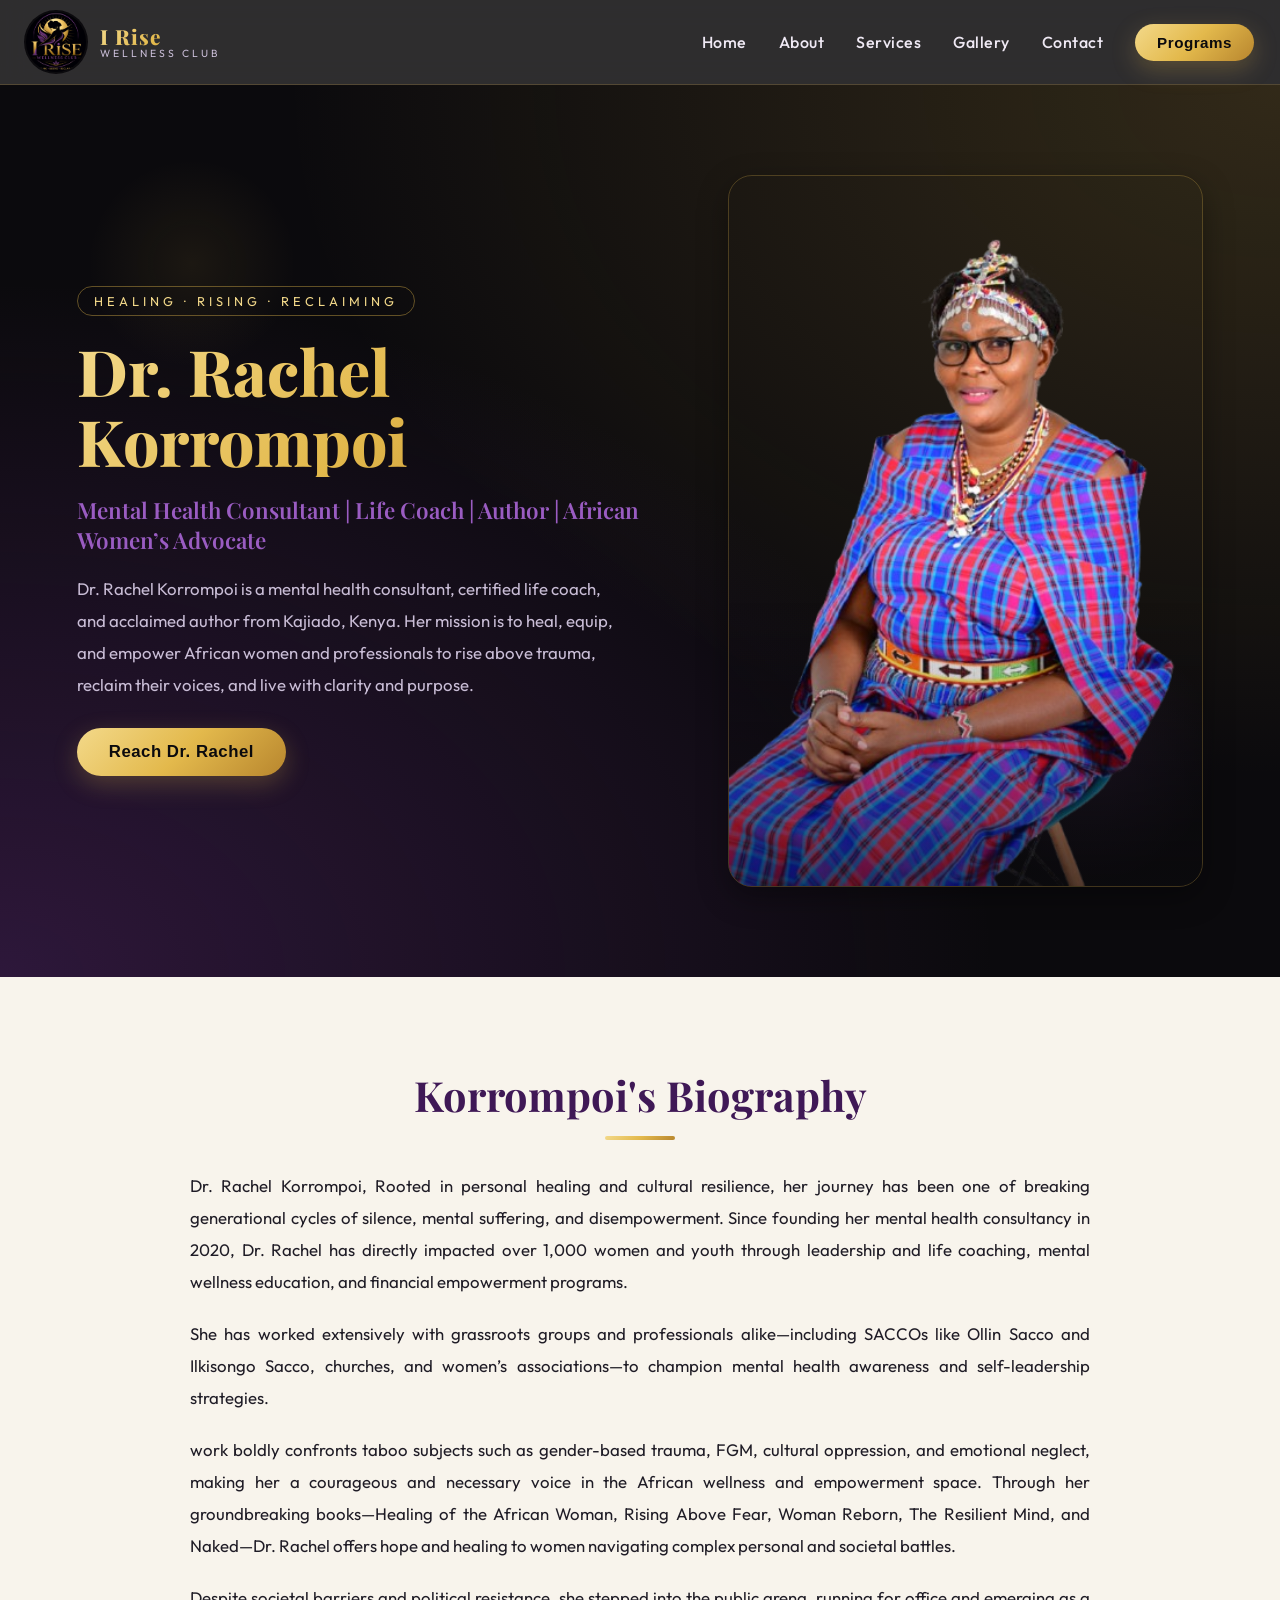
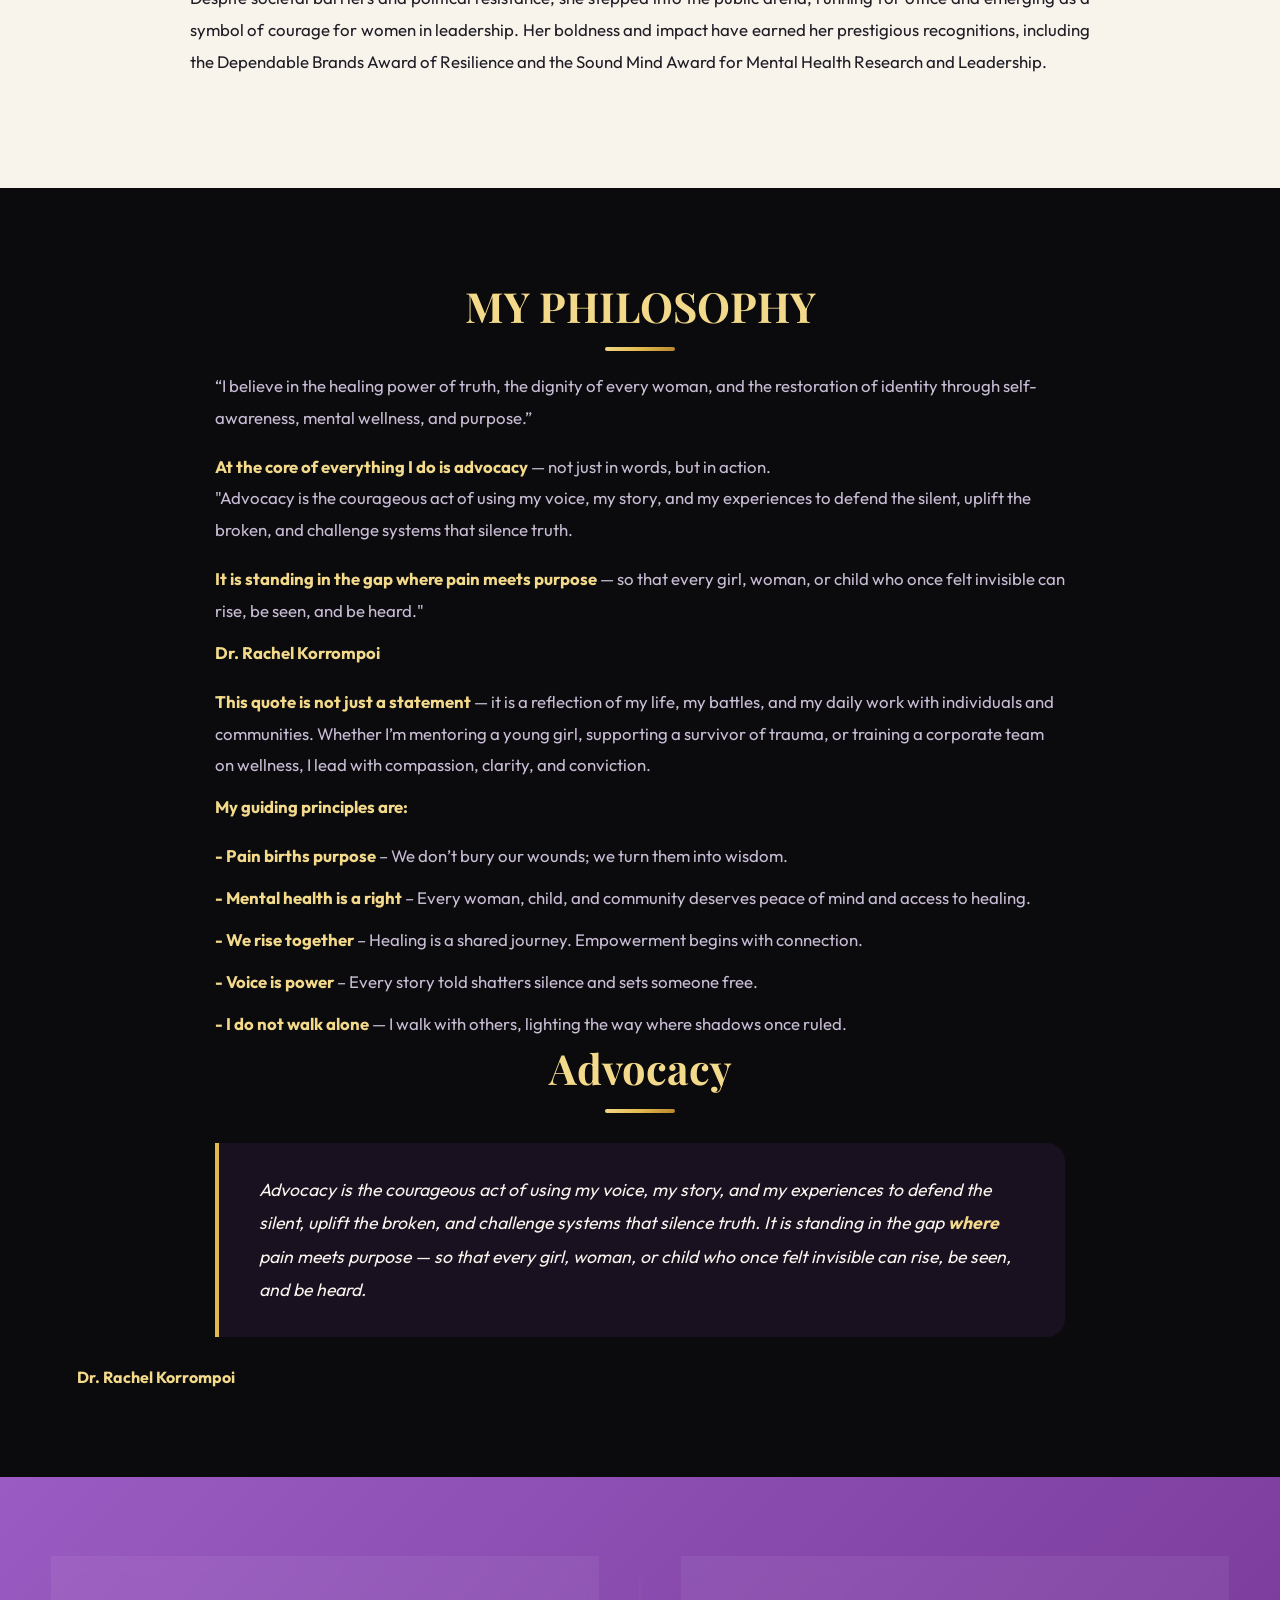
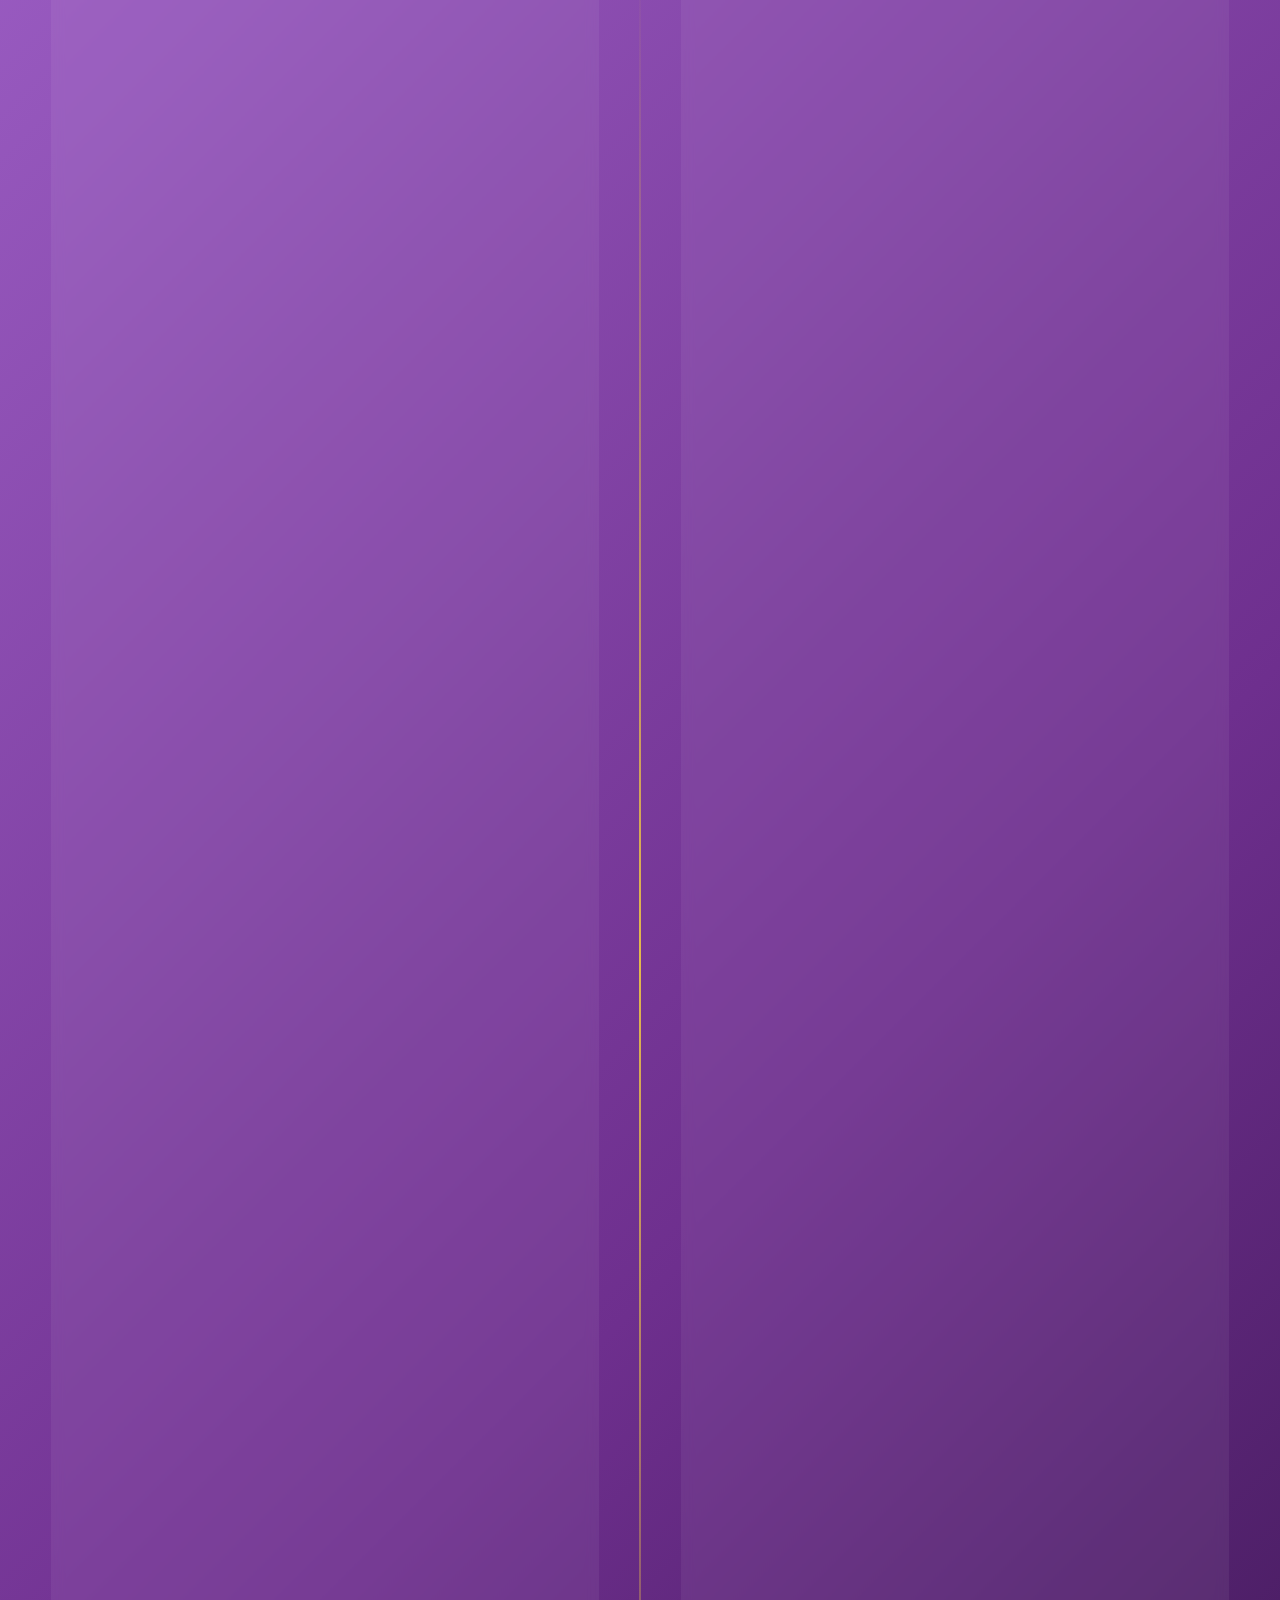
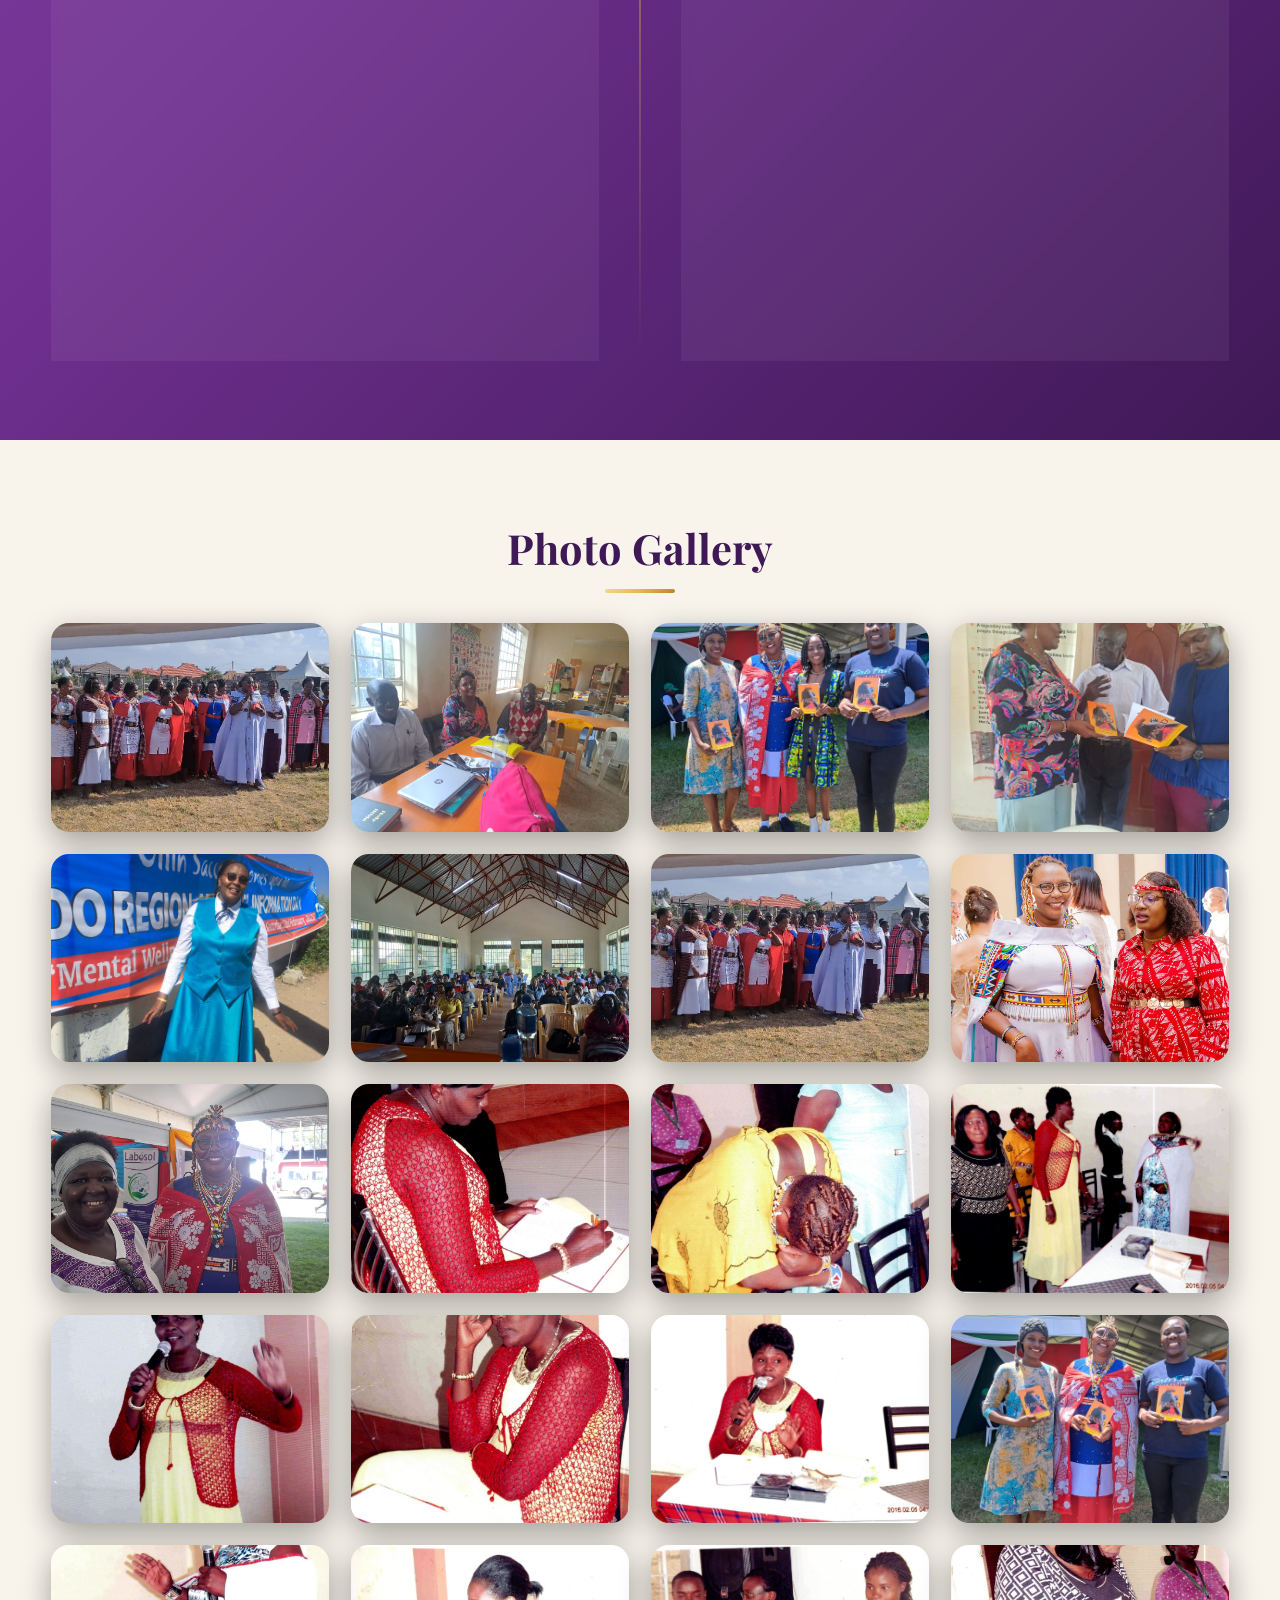
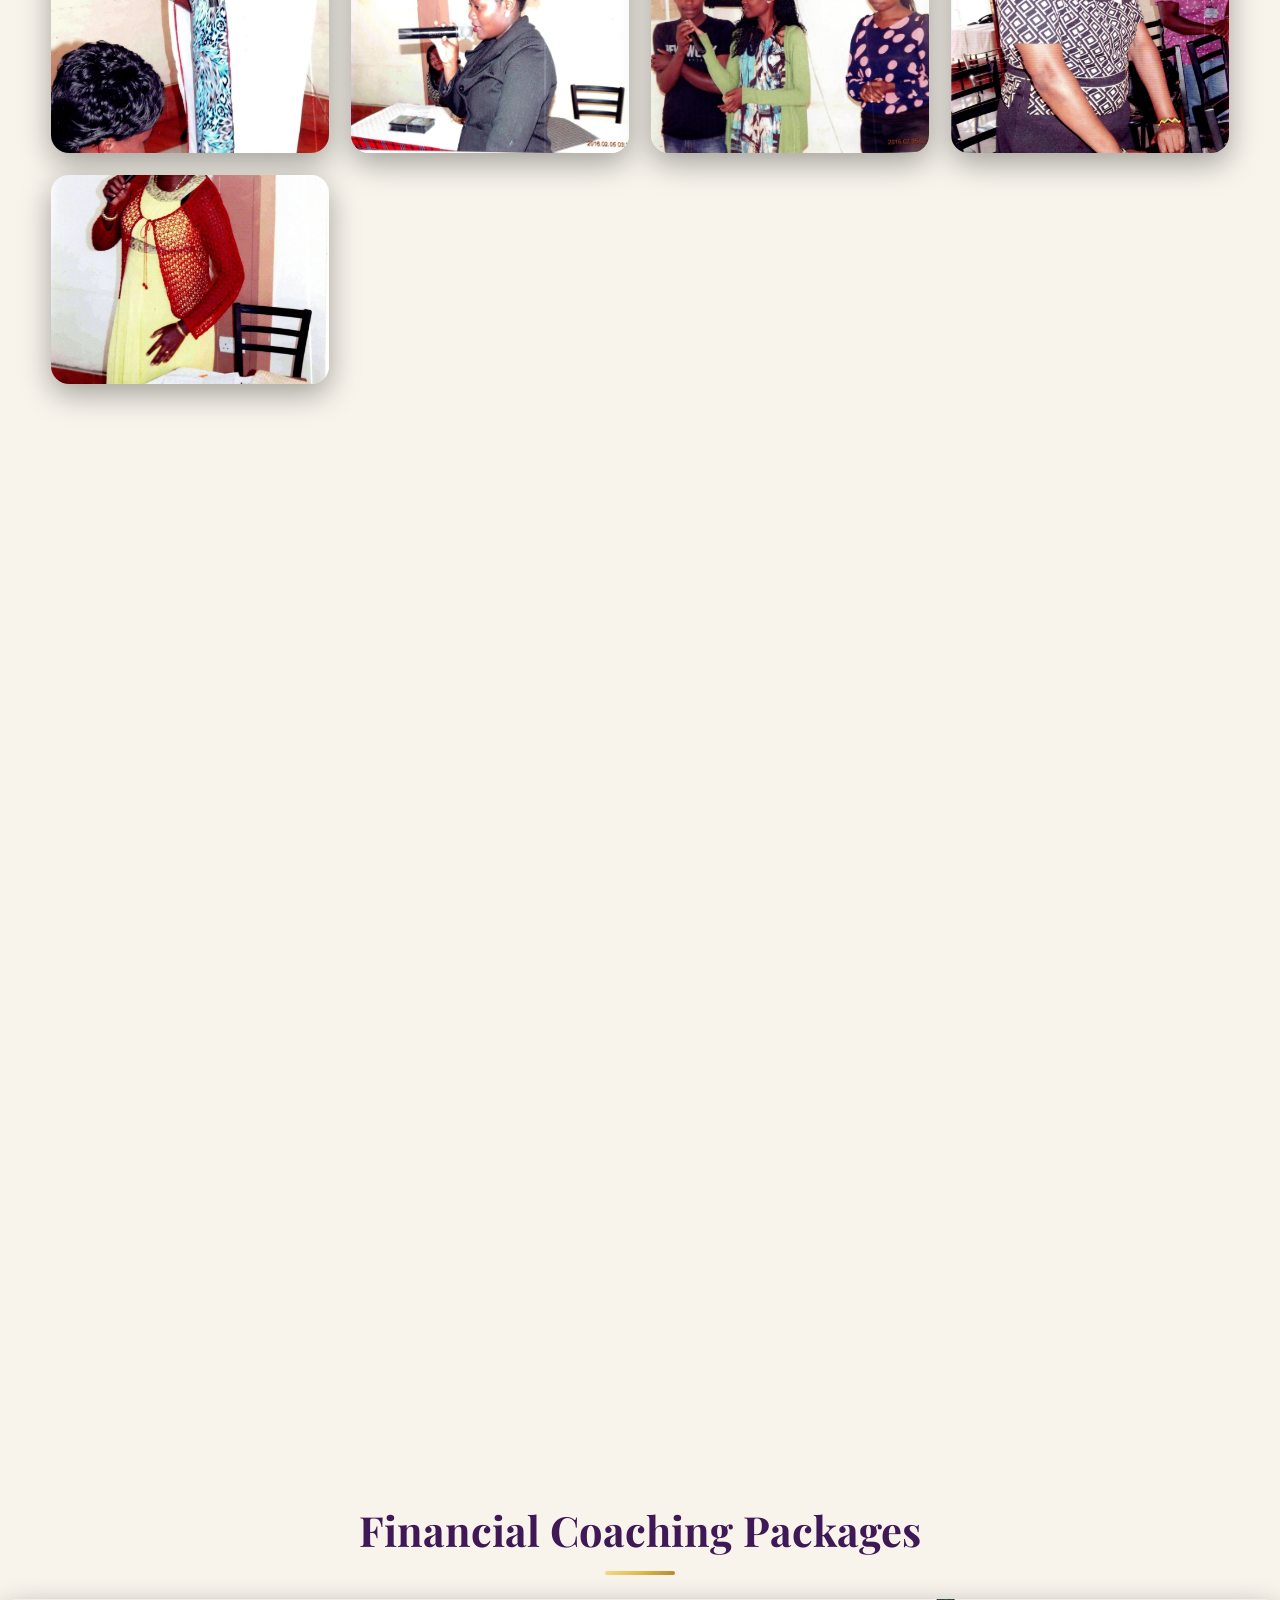
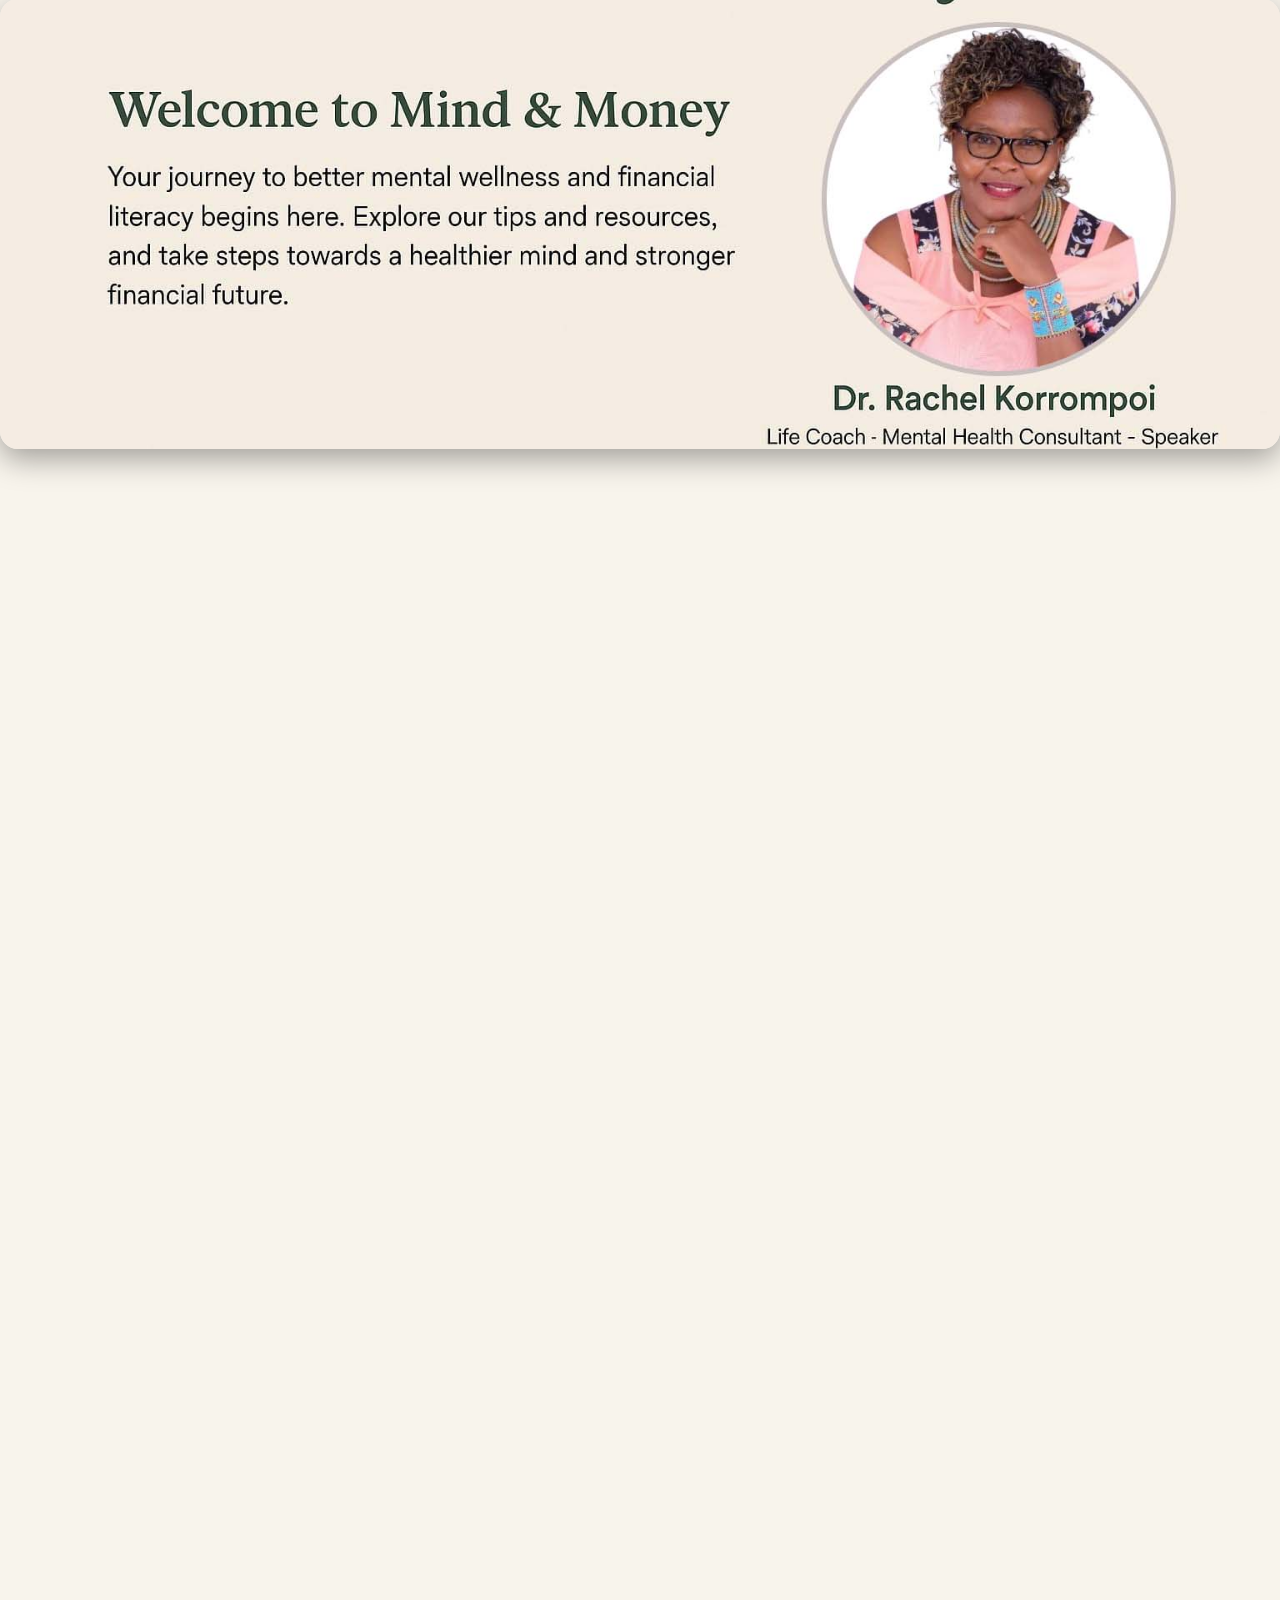
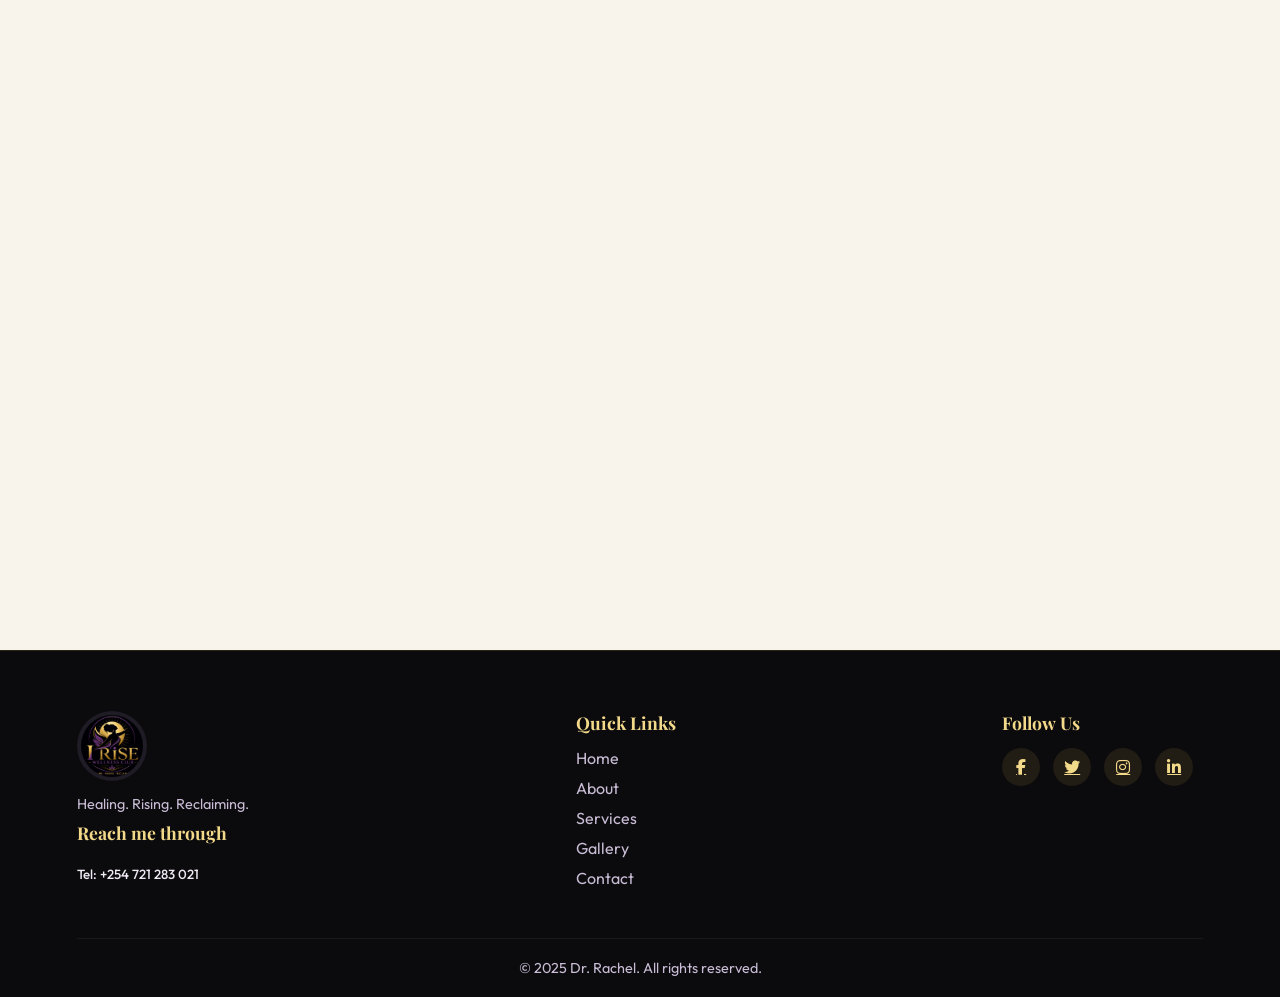
==== index.html @ 4b8a8594 "Add files via upload" ====
<!DOCTYPE html>
<html lang="en">
<head>
    <meta charset="UTF-8">
    <meta name="viewport" content="width=device-width, initial-scale=1.0">
    <link rel="stylesheet" href="./css/style.css">
    <link rel="icon" type="image/x-icon" href="./Assets/images/android-chrome-192x192.png">
    <link rel="stylesheet" href="https://cdn.jsdelivr.net/npm/boxicons@2.1.4/css/boxicons.min.css">
    <!-- Font Awesome CDN -->
    <link rel="stylesheet" href="https://cdnjs.cloudflare.com/ajax/libs/font-awesome/6.5.0/css/all.min.css" integrity="sha512..." crossorigin="anonymous" referrerpolicy="no-referrer" />

    <title>I Rise Wellness Club | Dr. Rachel Korrompoi</title>
</head>
<body>
    <!-- Header Section -->
    <header class="header">
    <div class="header-container">
      <a href="#" class="brand">
        <img src="./Assets/images/new-logo.jpeg" alt="I Rise Wellness Club Logo" class="logo" />
        <span class="brand-text">
          <span class="brand-name">I Rise</span>
          <span class="brand-sub">Wellness Club</span>
        </span>
      </a>

      <input type="checkbox" id="check">
      <label id="menuToggle" for="check" class="menu-toggle" aria-label="Toggle navigation menu">
        <span class="hamburger">
          <span></span>
          <span></span>
          <span></span>
        </span>
      </label>
      <div class="nav-overlay"></div>
      <nav id="menu">
      <ul class="nav-links">
        <li><a href="#">Home</a></li>
        <li><a href="#about">About</a></li>
        <li><a href="#services">Services</a></li>
        <li><a href="#gallery">Gallery</a></li>
        <li><a href="#contacts">Contact</a></li>
        <li><a href="#program"><button class="programsBtn">Programs</button></a></li>
      </ul>
      </nav>
    </div>
    </header>
    <!-- Main Section -->
     <main>
    <section class="intro-section">
        <div class="intro-text">
            <span class="eyebrow">Healing · Rising · Reclaiming</span>
            <h1>Dr. Rachel Korrompoi</h1>
            <h2>Mental Health Consultant | Life Coach | Author | African Women’s Advocate</h2>
            <p>
                Dr. Rachel Korrompoi is a  mental health consultant, certified life coach, 
                and acclaimed author from Kajiado, Kenya. Her mission is to heal, equip, and empower 
                African women and professionals to rise above trauma, reclaim their voices, and live 
                with clarity and purpose. 
            </p>
            <div><a href="#contacts"><button class="btn" >Reach Dr. Rachel</button></a></div>
        </div>
        <div class="intro-image">
            <div class="image bg1" ><img src="./Assets/images/bg1.png" alt="Wellness Image" /></div>
        </div>
  </section>
  <section id="about" class="bio-section reveal">
    <h1 class="bio-text">Korrompoi's Biography</h1>
    <p>
        Dr. Rachel Korrompoi, Rooted in personal healing and cultural resilience, her journey has been one of breaking 
        generational cycles of silence, mental suffering, and disempowerment. Since founding her mental 
        health consultancy in 2020, Dr. Rachel has directly impacted over 1,000 women and youth through 
        leadership and life coaching, mental wellness education, and financial empowerment programs.<p>She 
        has worked extensively with grassroots groups and professionals alike—including SACCOs like Ollin 
        Sacco and Ilkisongo Sacco, churches, and women’s associations—to champion mental health awareness 
        and self-leadership strategies. <p> work boldly confronts taboo subjects such as gender-based trauma, 
        FGM, cultural oppression, and emotional neglect, making her a courageous and necessary voice in the 
        African wellness and empowerment space. Through her groundbreaking books—Healing of the African Woman, 
        Rising Above Fear, Woman Reborn, The Resilient Mind, and Naked—Dr. Rachel offers hope and healing to 
        women navigating complex personal and societal battles. <p>Despite societal barriers and political 
        resistance, she stepped into the public arena, running for office and emerging as a symbol of 
        courage for women in leadership. Her boldness and impact have earned her prestigious recognitions, 
        including the Dependable Brands Award of Resilience and the Sound Mind Award for Mental Health Research 
        and Leadership.
    </p>

  </section>
  <div class="philosophy reveal">
    <h2>MY PHILOSOPHY</h2>
    <div class="philosophy-inner">
      <p>
        “I believe in the healing power of truth, the dignity of every woman, and the restoration of identity 
        through self-awareness, mental wellness, and purpose.” </p>
        <strong>At the core of everything I do is advocacy</strong> — not just in words, but in action.
      
      <p>
        "Advocacy is the courageous act of using my voice, my story, and my experiences to defend the silent,
        uplift the broken, and challenge systems that silence truth.
      </p>
      <strong>It is standing in the gap where pain meets purpose</strong> — so that every girl, woman, or child who 
      once felt invisible can rise, be seen, and be heard."<br>
      <p><strong>Dr. Rachel Korrompoi</strong></p><br>
      <strong>This quote is not just a statement</strong> — it is a reflection of my life, my battles, and my daily 
      work with individuals and communities. Whether I’m mentoring a young girl, supporting a survivor of trauma, or 
      training a corporate team on wellness, I lead with compassion, clarity, and conviction. <br>
      
     <br> <p><strong>My guiding principles are:</strong></p>
      <strong>- Pain births purpose</strong> – We don’t bury our wounds; we turn them into wisdom.
      <br><strong>- Mental health is a right</strong> – Every woman, child, and community deserves peace of mind and 
      access to healing.
      <br><strong>- We rise together</strong> – Healing is a shared journey. Empowerment begins with connection.
      <br><strong>- Voice is power</strong> – Every story told shatters silence and sets someone free.
      <br><strong>- I do not walk alone</strong> — I walk with others, lighting the way where shadows once ruled.
    </div>
    <h2>Advocacy</h2>
    <blockquote>
      Advocacy is the courageous act of using my voice, my story, and my experiences to defend the silent, uplift 
      the broken, and challenge systems that silence truth. 
      It is standing in the gap <strong>where</strong> pain meets purpose — so that every girl, woman, or child who 
      once felt invisible can rise, be seen, and be heard.
    </blockquote>
    <p><strong>Dr. Rachel Korrompoi</strong></p>
  </div>
    

  
  <section id="services" class="Section1 reveal">
    
    <div class="services-section">
      <div class="services" >
        <h2>Mental Health Tips for a Stronger, Balanced Life</h2>
        <p>
            <h3>1. Start Your Day with Intention</h3>
            Take 5–10 minutes every morning to breathe deeply, stretch, and set your intention for the day.
            A calm mind at sunrise helps carry peace into your day.
            <h3>2. Protect Your Energy</h3>
            Learn to say no to toxic conversations, overcommitting, or environments that drain you.
            Your peace is your power—guard it.
            <h3>3. Talk About It</h3>
            Don’t suffer in silence. Speak to a trusted friend, mentor, or mental health professional.
            Sharing lightens the load and opens doors to healing.
            <h3>4. Disconnect to Reconnect</h3>
            Take regular digital breaks. Step away from your phone, TV, or laptop to reconnect with yourself.
            Quiet time helps you hear your inner wisdom.
            <h3>5. Move Your Body</h3>
            Whether it's a walk, dance, or simple stretching—movement releases endorphins and reduces stress.
            Motion shifts emotion.
            <h3>6. Stay Hydrated and Nourished</h3>
            Food and water affect your brain chemistry. Choose balance over busyness. Eat to fuel your healing—not your hustle.
            <h3>7. Journal Your Thoughts</h3>
            Write down your feelings and experiences daily or weekly.
            Your journal is a mirror for your soul.
            <h3>8. Sleep is Sacred</h3>
            Prioritize rest. Your body and mind repair through quality sleep.
            Rest is not a reward—it’s a requirement.
            <h3>9. Celebrate Small Wins</h3>
            Acknowledge every step forward, even the tiniest ones.
            Progress, not perfection, is the goal.
            <h3>10. Seek Help Without Shame</h3>
            Therapy and coaching are tools of strength, not weakness.
            Asking for help is a brave act of self-love.
            <h3>11. Set and Respect Your Boundaries</h3>
            Know your limits—emotionally, mentally, physically, and spiritually. Say “no” without guilt and “yes” with
            intention. Boundaries are not walls—they are bridges to healthier relationships and inner peace.
            There is grace to saying No.
        </p>
      </div>
      <div class="v-line" ></div>
      <div class="services" >
        <h2>Empowering You to Manage Your Finances with Clarity and Confidence</h2>
        <p>
          - Welcome to your safe space for building financial peace of mind. Whether you're a woman navigating
          daily expenses, a business owner seeking stability, or someone recovering from financial burnout—these
          tips are crafted for you. Here’s how to take control, step by step:
          <h3>1. Track Every Coin</h3>
          - What you don’t track, you can’t transform.
          Keep a simple notebook or app to record all your income and expenses. Awareness is the first step to
          financial healing.
          <h3>2. Create a Budget You Can Live With</h3>
           - A budget is not punishment—it’s empowerment. Break your money down into needs, wants, savings, and
           giving. Start with simple monthly goals.
           <h3>3. Save with a Purpose & a Community</h3>
           Join a chama or SACCO where saving becomes easier and more accountable. Saving with others builds
           discipline and hope.
      
           <h3>4. Set Real, Clear Goals</h3>
           Want to pay school fees? Buy land? Start a business? Write it down, give it a deadline, and save toward it little by little.
           <h3>5. Learn to Say “No” to Pressure</h3>
           Financial boundaries are self-care. You don’t have to attend every fundraiser or lend money you don’t have. Protect your peace.
           <h3>6. Avoid Unhealthy Debt</h3>
           Only borrow to grow—not to survive.
           If the loan doesn’t generate value (business income, education, assets), rethink it.
           <h3>7. Delay the Gratification</h3> You don’t need to buy it now.
           Waiting 24–48 hours before a purchase helps you spend intentionally, not emotionally.
           <h3>8. Change Your Money Mindset</h3>
           You are not poor—you’re preparing. Speak life into your finances. Don’t say “I’m broke.” Say “I’m building.”
            <h3>9. Teach Your Children Early</h3>
            Start with small chores, rewards, and savings jars. Money habits begin at home. Raise financially wise children.
          <h3>10. Ask for Help Without Shame</h3>
          You’re not alone. Talk to a coach, elder, or group you trust. There’s no shame in financial struggle—only strength in learning and rising again.
          <h3>11. Create Multiple Streams of Income</h3>
          Relying on one income source is risky—especially in uncertain times.
          Start small: turn your skills, hobbies, or experience into side income. Whether it's farming, baking, selling online, or teaching, every extra stream brings freedom.
          When one source slows down, the others sustain you. Financial peace is built on diversity.
          <h3>12. Learn a Skill or Trade</h3>
          When you have a skill, you always have a way forward.
          Whether it’s tailoring, digital marketing, baking, hairdressing, farming, or public speaking—skills
          open doors to opportunity, dignity, and income.
      
          <h3>Don’t wait for a job—equip yourself to create your own.</h3>
        </p>
      </div>
    </div>
  </section>
  <section id="gallery" class="section2 reveal">
    <div class="gallery-container">
      <h2>Photo Gallery</h2>
      <div class="gallery-grid">
        <div class="gallery-item"><img src="./Assets/images/1.jpeg" alt="Gallery Image 1"></div>
        <div class="gallery-item"><img src="./Assets/images/2.jpeg" alt="Gallery Image 2"></div>
        <div class="gallery-item"><img src="./Assets/images/3.jpeg" alt="Gallery Image 3"></div>
        <div class="gallery-item"><img src="./Assets/images/4.jpeg" alt="Gallery Image 4"></div>
        <div class="gallery-item"><img src="./Assets/images/5.jpeg" alt="Gallery Image 5"></div>
        <div class="gallery-item"><img src="./Assets/images/6.jpeg" alt="Gallery Image 6"></div>
        <div class="gallery-item"><img src="./Assets/images/7.jpeg" alt="Gallery Image 4"></div>
        <div class="gallery-item"><img src="./Assets/images/8.jpeg" alt="Gallery Image 5"></div>
        <div class="gallery-item"><img src="./Assets/images/9.jpeg" alt="Gallery Image 6"></div>
        <div class="gallery-item"><img src="./Assets/images/10.jpeg" alt="Gallery Image 1"></div>
        <div class="gallery-item"><img src="./Assets/images/11.jpeg" alt="Gallery Image 2"></div>
        <div class="gallery-item"><img src="./Assets/images/12.jpeg" alt="Gallery Image 3"></div>
        <div class="gallery-item"><img src="./Assets/images/13.jpeg" alt="Gallery Image 4"></div>
        <div class="gallery-item"><img src="./Assets/images/14.jpeg" alt="Gallery Image 5"></div>
        <div class="gallery-item"><img src="./Assets/images/15.jpeg" alt="Gallery Image 6"></div>
        <div class="gallery-item"><img src="./Assets/images/16.jpeg" alt="Gallery Image 4"></div>
        <div class="gallery-item"><img src="./Assets/images/17.jpeg" alt="Gallery Image 5"></div>
        <div class="gallery-item"><img src="./Assets/images/18.jpeg" alt="Gallery Image 6"></div>
        <div class="gallery-item"><img src="./Assets/images/19.jpeg" alt="Gallery Image 4"></div>
        <div class="gallery-item"><img src="./Assets/images/20.jpeg" alt="Gallery Image 5"></div>
        <div class="gallery-item"><img src="./Assets/images/21.jpeg" alt="Gallery Image 6"></div>
      </div>
    </div>
  </section>
  
  <div class="testmonials reveal">
    <h2>Books Available</h2>
    <div class="books-container" >
      <div class="book" >
      <div class="bookImg" >
        <div class="image" >
          <img src="./Assets/images/naked.jpg" alt="">
        </div>
        <div class="title">
          <h3>NAKED</h3>
        </div>
      </div>
      <div class="content" >
        <p> Naked is a captivating fictional narrative that weaves an intriguing, fascinating, 
          and romantic African tale. The story centers on a man caught between his cultural heritage, 
          his father's expectations, his education, and his sexuality. </p>
          <div class="prices" >
            <button onclick="goToReceipt()" class="btn" >Buy Now</button>
            <h3><s>Kshs. 1200</s><br><mark>Kshs. 1000</mark></h3>
          </div>
          

      </div>
    </div>
    <div class="book" >
      <div class="bookImg" >
        <div class="image" >
          <img src="./Assets/images/resilient.jpeg" alt="">
        </div>
        <div class="title">
          <h3>RESILIENT</h3>
        </div>
      </div>
      <div class="content" >
        <p> Resilient Mind is a powerful and concise guide to mental health, stress management, and 
          financial stability. It offers a clear perspective on the challenges individuals face and 
          provides practical, holistic strategies to overcome them. </p>
          <div class="prices" >
            <button onclick="goToReceipt()" class="btn" >Buy Now</button>
            <h3><s>Kshs. 700</s><br><mark>Kshs. 550</mark></h3>
          </div>
      </div>
    </div>
    </div>    
  </div >

  <section class="benefits reveal">
        <h2  id="program" >What You’ll Gain</h2>
        <p style="color: #f57f17;">At Korrompoi Wellness Club, we offer a transformative Mental Health Wellness 
          Programme designed for both men and women.</p>
        <ul>
            <li>Clarity on financial habits and emotional blocks</li>
            <li>Personalized plans for money and wellness</li>
            <li>Confidence to set boundaries and grow</li>
            <li>Emotional healing from stress and trauma</li>
            <li>Tools for financial and mental freedom</li>
        </ul>
    </section>

    <h2>Financial Coaching Packages</h2>
    <div class="poster">
        <a href="./Assets/images/financial photo.jpg" class="full-image" target="_blank">
            <img src="./Assets/images/financial photo.jpg" 
                 alt="Wellness Coaching Poster">
        </a>
    </div>
    <section class="packages reveal">
        <div class="card">
            <h3>Money Reset Session</h3>
            <p><strong>90 minutes | Ksh 1,000</strong></p>
            <p>A deep dive into your money habits and beliefs with a mini action plan.</p>
            <a href="https://wa.me/254721283021" class="btn">Book Now</a>
        </div>
        <div class="card">
            <h3>4-Week Coaching Program</h3>
            <p><strong>Ksh 10,000 / month</strong></p>
            <p>Weekly sessions, templates, and WhatsApp/Email support.</p>
            <a href="https://wa.me/254721283021" class="btn">Start Program</a>
        </div>
        <div class="card">
            <h3>Group Coaching</h3>
            <p>Custom sessions for groups, chamas, and professionals.</p>
            <a href="https://wa.me/254721283021" class="btn">Request Quote</a>
        </div>
    </section>

    <section class="course reveal">
        <h2>Mental Health & Wellness Coaching Course</h2>
        <p style="text-align: center; font-style: italic;">“Heal. Rise. Thrive.” – An 8-Week Guided Journey</p>
        <div class="poster">
        <a href="./Assets/images/mental.jpeg" class="full-image" target="_blank">
            <img src="./Assets/images/mental.jpeg" 
                 alt="Wellness Coaching Poster"> </a>
    </div>
        <div class="course-includes">
            <h3 style="text-align:center; margin: 30px 0 10px; color:#f57f17;">Course Package Includes</h3>
            <ul>
                <li>8 Weekly Training Modules (Live or Recorded)</li>
                <li>Workbooks, Journals, & Self-Assessment Tools</li>
                <li>Weekly Guided Group Coaching Sessions</li>
                <li>Mental Health Check-ins with a Consultant</li>
                <li>Access to Private Community (Telegram/WhatsApp)</li>
                <li>Printable Budgeting Templates</li>
                <li>Certificate upon Completion</li>
            </ul>
        </div>

        <h3 style="text-align:center; margin: 40px 0 10px; color:#f57f17;">Pricing Options</h3>
        <div class="pricing">
            <div class="pricing-card">
                <h3>Standard – Ksh 9,500 / $95</h3>
                <p>Full course access, group coaching, digital workbook, community group, certificate.</p>
                <a href="https://wa.me/254721283021" class="btn">Choose Standard</a>
            </div>
            <div class="pricing-card">
                <h3>Premium – Ksh 15,000 / $150</h3>
                <p>Everything in Standard + 2 Private 1:1 Sessions & Bonus Module.</p>
                <a href="https://wa.me/254721283021" class="btn">Choose Premium</a>
            </div>
            <div class="pricing-card">
                <h3>VIP – Ksh 30,000 / $300</h3>
                <p>All Premium benefits + 4 Private Sessions, Hardcopy Materials, Priority Support.</p>
                <a href="https://wa.me/254721283021" class="btn">Choose VIP</a>
            </div>
        </div>
    </section>

</main>

     <!-- footer Section -->
    <footer id="contacts" >
    <div class="footer-container">
      <div class="footer-logo">
        <img class="footer-logo" src="./Assets/images/new-logo.jpeg" alt="I Rise Wellness Club" width="70">
        <p>Healing. Rising. Reclaiming.</p>
        <h3>Reach me through</h3>
        <h5>Tel: +254 721 283 021</h5>

      </div>
      <div class="footer-links">
        <h3>Quick Links</h3>
        <ul>
          <li><a href="#">Home</a></li>
          <li><a href="#about">About</a></li>
          <li><a href="#services">Services</a></li>
          <li><a href="#gallery">Gallery</a></li>
          <li><a href="#contacts">Contact</a></li>
        </ul>
      </div>
      <div class="footer-social">
        <h3>Follow Us</h3>
        <div class="social-icons">
          <a href="#"><i class="fab fa-facebook-f"></i></a>
          <a href="#"><i class="fab fa-twitter"></i></a>
          <a href="#"><i class="fab fa-instagram"></i></a>
          <a href="#"><i class="fab fa-linkedin-in"></i></a>
        </div>
      </div>
    </div>
    <div class="footer-bottom">
      <p>&copy; 2025 Dr. Rachel. All rights reserved.</p>
      <button id="toTopBtn"><i class="fas fa-chevron-up"></i></button>
    </div>
  </footer>
    
</body>
<script src="./js/script.js"></script>
</html>
---- css/style.css ----
@import url('https://fonts.googleapis.com/css2?family=Playfair+Display:ital,wght@0,500;0,600;0,700;0,800;1,500&family=Outfit:wght@300;400;500;600;700;800&display=swap');

:root {
  --font-heading: 'Playfair Display', serif;
  --font-body: 'Outfit', sans-serif;

  /* I Rise palette */
  --black: #0b0a0d;
  --black-soft: #15131a;
  --charcoal: #1f1c26;
  --gold: #e3b94c;
  --gold-light: #f3d98a;
  --gold-deep: #b8862e;
  --purple: #6e2f8e;
  --purple-light: #9a5cc2;
  --purple-deep: #3f1856;
  --cream: #f8f4ec;
  --text-light: #efe9f4;
  --text-muted: #c9bdd6;

  --gradient-gold: linear-gradient(135deg, var(--gold-light), var(--gold) 50%, var(--gold-deep));
  --gradient-purple: linear-gradient(135deg, var(--purple-light), var(--purple) 60%, var(--purple-deep));
  --gradient-hero: radial-gradient(ellipse at top right, rgba(227,185,76,0.18), transparent 55%),
                   radial-gradient(ellipse at bottom left, rgba(110,47,142,0.35), transparent 55%),
                   var(--black);

  --shadow-soft: 0 10px 30px rgba(0,0,0,0.35);
  --shadow-gold: 0 8px 24px rgba(227,185,76,0.25);
  --radius: 18px;
}

mark {
  background-color: var(--gold);
  color: var(--black);
  padding: 0 6px;
  border-radius: 6px;
}

/* ========== RESET ========== */
* {
  margin: 0;
  padding: 0;
  box-sizing: border-box;
}

html {
  scroll-behavior: smooth;
}

body {
  font-family: var(--font-body);
  background-color: var(--cream);
  color: var(--charcoal);
  overflow-x: hidden;
}

img { max-width: 100%; display: block; }

h1, h2, h3 {
  font-family: var(--font-heading);
}

h2 {
  text-align: center;
  font-size: clamp(1.8rem, 4vw, 2.6rem);
  color: var(--purple-deep);
  margin-bottom: 1.2rem;
  font-weight: 700;
  position: relative;
}

h2::after {
  content: '';
  display: block;
  width: 70px;
  height: 4px;
  margin: 14px auto 0;
  border-radius: 4px;
  background: var(--gradient-gold);
}

h3 { margin-top: 1.2rem; }

a { color: inherit; }

/* ========== SCROLL REVEAL ========== */
.reveal {
  opacity: 0;
  transform: translateY(40px);
  transition: opacity 0.8s ease, transform 0.8s ease;
}
.reveal.active {
  opacity: 1;
  transform: translateY(0);
}

/* ========== HEADER / NAV ========== */
#check { display: none; }

header.header {
  position: sticky;
  top: 0;
  z-index: 1000;
  width: 100%;
  background: rgba(11,10,13,0.85);
  backdrop-filter: blur(14px);
  -webkit-backdrop-filter: blur(14px);
  border-bottom: 1px solid rgba(227,185,76,0.2);
  transition: box-shadow 0.3s ease;
}

header.header.scrolled {
  box-shadow: 0 6px 24px rgba(0,0,0,0.45);
}

.header-container {
  display: flex;
  align-items: center;
  justify-content: space-between;
  max-width: 1280px;
  padding: 10px 24px;
  margin: 0 auto;
  position: relative;
}

.logo {
  width: 64px;
  height: 64px;
  object-fit: contain;
  border-radius: 50%;
  background: var(--black);
  padding: 2px;
  transition: transform 0.4s ease;
}
.logo:hover { transform: rotate(8deg) scale(1.05); }

.brand {
  display: flex;
  align-items: center;
  gap: 12px;
  text-decoration: none;
}

.brand-text {
  display: flex;
  flex-direction: column;
  line-height: 1.1;
}
.brand-text .brand-name {
  font-family: var(--font-heading);
  font-weight: 800;
  font-size: 1.3rem;
  letter-spacing: 1px;
  background: var(--gradient-gold);
  -webkit-background-clip: text;
  background-clip: text;
  color: transparent;
}
.brand-text .brand-sub {
  font-size: 0.65rem;
  letter-spacing: 3px;
  color: var(--text-muted);
  text-transform: uppercase;
}

nav#menu {
  display: flex;
  align-items: center;
}

.nav-links {
  list-style: none;
  display: flex;
  align-items: center;
  gap: 28px;
}

.nav-links li a {
  text-decoration: none;
  color: var(--text-light);
  font-weight: 500;
  font-size: 1rem;
  letter-spacing: 0.5px;
  position: relative;
  padding: 6px 2px;
  transition: color 0.3s ease;
}

.nav-links li a::after {
  content: '';
  position: absolute;
  left: 0;
  bottom: -2px;
  width: 0%;
  height: 2px;
  background: var(--gradient-gold);
  transition: width 0.3s ease;
}

.nav-links li a:hover {
  color: var(--gold-light);
}
.nav-links li a:hover::after {
  width: 100%;
}

.programsBtn {
  background: var(--gradient-gold);
  color: var(--black);
  border-radius: 30px;
  font-size: 0.95rem;
  font-weight: 700;
  padding: 10px 22px;
  cursor: pointer;
  border: 0;
  letter-spacing: 0.5px;
  box-shadow: var(--shadow-gold);
  transition: transform 0.25s ease, box-shadow 0.25s ease;
}
.programsBtn:hover {
  transform: translateY(-2px);
  box-shadow: 0 12px 28px rgba(227,185,76,0.4);
}

/* Hamburger */
.menu-toggle {
  display: none;
  cursor: pointer;
  z-index: 1100;
  width: 40px;
  height: 40px;
  align-items: center;
  justify-content: center;
}

.menu-toggle .bx { display: none; }

.hamburger {
  position: relative;
  width: 26px;
  height: 18px;
}
.hamburger span {
  position: absolute;
  left: 0;
  width: 100%;
  height: 2px;
  border-radius: 2px;
  background: var(--gold-light);
  transition: all 0.35s cubic-bezier(0.68,-0.55,0.27,1.55);
}
.hamburger span:nth-child(1) { top: 0; }
.hamburger span:nth-child(2) { top: 8px; }
.hamburger span:nth-child(3) { top: 16px; }

#check:checked ~ .menu-toggle .hamburger span:nth-child(1) {
  transform: translateY(8px) rotate(45deg);
}
#check:checked ~ .menu-toggle .hamburger span:nth-child(2) {
  opacity: 0;
}
#check:checked ~ .menu-toggle .hamburger span:nth-child(3) {
  transform: translateY(-8px) rotate(-45deg);
}

/* ========== HERO / INTRO ========== */
.intro-section {
  display: flex;
  align-items: center;
  justify-content: center;
  gap: 40px;
  padding: 90px 6%;
  flex-wrap: wrap;
  background: var(--gradient-hero);
  position: relative;
  overflow: hidden;
  min-height: 80vh;
}

.intro-section::before {
  content: '';
  position: absolute;
  inset: 0;
  background-image:
    radial-gradient(circle at 15% 20%, rgba(227,185,76,0.08) 0, transparent 8%),
    radial-gradient(circle at 85% 75%, rgba(154,92,194,0.12) 0, transparent 10%);
  pointer-events: none;
}

.intro-text {
  flex: 1 1 50%;
  position: relative;
  z-index: 2;
  animation: fadeUp 1s ease both;
}

.intro-text .eyebrow {
  display: inline-block;
  letter-spacing: 4px;
  text-transform: uppercase;
  font-size: 0.8rem;
  color: var(--gold-light);
  border: 1px solid rgba(227,185,76,0.4);
  padding: 6px 16px;
  border-radius: 30px;
  margin-bottom: 20px;
}

.intro-text h1 {
  font-size: clamp(2.4rem, 6vw, 4rem);
  font-weight: 800;
  background: var(--gradient-gold);
  -webkit-background-clip: text;
  background-clip: text;
  color: transparent;
  line-height: 1.1;
}

.intro-text h2 {
  text-align: left;
  color: var(--purple-light);
  font-size: clamp(1.1rem, 2.5vw, 1.4rem);
  margin: 18px 0;
  font-weight: 600;
}
.intro-text h2::after { display: none; }

.intro-text p {
  font-size: 1.05rem;
  color: var(--text-muted);
  line-height: 1.9;
  max-width: 540px;
}

.intro-image {
  flex: 1 1 38%;
  text-align: center;
  position: relative;
  z-index: 2;
  animation: fadeUp 1.2s ease both;
}

.intro-image .image.bg1 {
  position: relative;
  border-radius: 24px;
  overflow: hidden;
  box-shadow: var(--shadow-soft);
  border: 1px solid rgba(227,185,76,0.25);
}

.intro-image .image.bg1::after {
  content: '';
  position: absolute;
  inset: 0;
  background: linear-gradient(180deg, transparent 60%, rgba(11,10,13,0.6));
}

.intro-image img {
  width: 100%;
  height: auto;
  display: block;
  animation: float 6s ease-in-out infinite;
}

@keyframes float {
  0%, 100% { transform: translateY(0); }
  50% { transform: translateY(-14px); }
}

@keyframes fadeUp {
  from { opacity: 0; transform: translateY(30px); }
  to { opacity: 1; transform: translateY(0); }
}

/* ========== BUTTONS ========== */
.btn {
  background: var(--gradient-gold);
  color: var(--black);
  padding: 14px 32px;
  border-radius: 30px;
  font-size: 1.05rem;
  font-weight: 700;
  margin-top: 28px;
  cursor: pointer;
  border: 0;
  display: inline-block;
  text-decoration: none;
  letter-spacing: 0.5px;
  box-shadow: var(--shadow-gold);
  transition: transform 0.25s ease, box-shadow 0.25s ease, background 0.3s ease;
}
.btn:hover {
  transform: translateY(-3px);
  box-shadow: 0 14px 30px rgba(227,185,76,0.35);
}

/* ========== ABOUT / BIO ========== */
.bio-section {
  padding: 90px 6%;
  background: var(--cream);
  position: relative;
}

.bio-text {
  text-align: center;
  color: var(--purple-deep);
  font-size: clamp(1.8rem, 4vw, 2.6rem);
  margin-bottom: 1.2rem;
}
.bio-text::after {
  content: '';
  display: block;
  width: 70px;
  height: 4px;
  margin: 14px auto 30px;
  border-radius: 4px;
  background: var(--gradient-gold);
}

.bio-section p {
  max-width: 900px;
  margin: 0 auto 1.2em;
  text-align: justify;
  color: var(--charcoal);
  line-height: 1.9;
  font-size: 1.05rem;
}

/* ========== PHILOSOPHY ========== */
.philosophy {
  background: var(--black);
  color: var(--text-light);
  padding: 90px 6%;
  position: relative;
}

.philosophy h2 {
  color: var(--gold-light);
}

.philosophy-inner {
  max-width: 850px;
  margin: 0 auto;
  line-height: 1.9;
  font-size: 1.05rem;
  color: var(--text-muted);
}
.philosophy-inner p {
  margin-bottom: 1em;
}
.philosophy-inner br {
  content: '';
  display: block;
  margin-bottom: 0.6em;
}

.philosophy strong {
  color: var(--gold-light);
  font-weight: 700;
}

.philosophy blockquote {
  max-width: 850px;
  margin: 30px auto;
  padding: 30px 40px;
  border-left: 4px solid var(--gold);
  background: rgba(110,47,142,0.15);
  border-radius: 0 var(--radius) var(--radius) 0;
  font-style: italic;
  font-size: 1.1rem;
  line-height: 1.9;
  color: var(--cream);
}

/* ========== SERVICES (TIPS) ========== */
.Section1 {
  background: var(--gradient-purple);
  padding: 80px 4%;
  position: relative;
}

.services-section {
  display: flex;
  justify-content: space-between;
  gap: 40px;
  max-width: 1300px;
  margin: 0 auto;
}

.v-line {
  width: 2px;
  background: linear-gradient(180deg, transparent, var(--gold), transparent);
  flex-shrink: 0;
}

.services {
  flex: 1;
  background: rgba(255,255,255,0.06);
  border: 1px solid rgba(227,185,76,0.2);
  border-radius: var(--radius);
  padding: 36px;
  color: var(--text-light);
  backdrop-filter: blur(6px);
  line-height: 1.8;
}

.services h2 {
  color: var(--gold-light);
  text-align: left;
  font-size: clamp(1.3rem, 3vw, 1.7rem);
  margin-bottom: 20px;
}
.services h2::after {
  margin: 14px 0 0;
}

.services h3 {
  color: var(--gold-light);
  font-size: 1.05rem;
  margin-top: 20px;
  margin-bottom: 6px;
}

.services p {
  font-size: 0.98rem;
  color: var(--text-muted);
}

/* ========== GALLERY ========== */
.section2 {
  background: var(--cream);
  padding: 80px 4%;
}

.gallery-container {
  max-width: 1300px;
  margin: auto;
  text-align: center;
}

.gallery-grid {
  display: grid;
  grid-template-columns: repeat(auto-fit, minmax(260px, 1fr));
  gap: 22px;
  margin-top: 30px;
}

.gallery-item {
  overflow: hidden;
  border-radius: var(--radius);
  box-shadow: var(--shadow-soft);
  position: relative;
  aspect-ratio: 4/3;
}

.gallery-item img {
  width: 100%;
  height: 100%;
  object-fit: cover;
  transition: transform 0.5s ease, filter 0.5s ease;
}

.gallery-item::after {
  content: '';
  position: absolute;
  inset: 0;
  background: linear-gradient(180deg, transparent 60%, rgba(110,47,142,0.55));
  opacity: 0;
  transition: opacity 0.4s ease;
}

.gallery-item:hover::after { opacity: 1; }
.gallery-item:hover img {
  transform: scale(1.08);
}

/* ========== BOOKS ========== */
.testmonials {
  background: var(--black);
  text-align: center;
  padding: 80px 4%;
}

.testmonials h2 { color: var(--gold-light); }

.books-container {
  display: flex;
  flex-wrap: wrap;
  justify-content: center;
  gap: 30px;
  max-width: 1300px;
  margin: 0 auto;
}

.book {
  background: var(--charcoal);
  border: 1px solid rgba(227,185,76,0.18);
  border-radius: var(--radius);
  display: flex;
  padding: 26px;
  flex: 1 1 460px;
  max-width: 560px;
  transition: transform 0.35s ease, box-shadow 0.35s ease;
  text-align: left;
}

.book:hover {
  transform: translateY(-8px);
  box-shadow: 0 16px 36px rgba(227,185,76,0.18);
}

.bookImg {
  display: flex;
  flex-direction: column;
  flex: 0 0 38%;
}

.bookImg .image img {
  border-radius: 12px;
  width: 100%;
  box-shadow: 0 8px 20px rgba(0,0,0,0.4);
}

.bookImg .title {
  text-align: center;
  margin-top: 12px;
}
.bookImg .title h3 {
  color: var(--gold-light);
  font-size: 1.1rem;
  letter-spacing: 2px;
  margin: 0;
}

.content {
  margin-left: 24px;
  text-align: justify;
  color: var(--text-muted);
  line-height: 1.7;
  display: flex;
  flex-direction: column;
}

.prices {
  display: flex;
  align-items: center;
  gap: 16px;
  margin-top: auto;
  flex-wrap: wrap;
}

.prices .btn {
  margin-top: 12px;
  padding: 10px 24px;
  font-size: 0.95rem;
}

.prices h3 {
  margin: 0;
  color: var(--gold);
  font-size: 1.1rem;
}
.prices h3 s { color: var(--text-muted); opacity: 0.7; }
.prices h3 mark { font-family: var(--font-heading); }

/* ========== BENEFITS / PACKAGES / COURSE ========== */
section {
  padding: 70px 4%;
  max-width: 1300px;
  margin: auto;
}

.benefits {
  background: var(--cream);
}

.benefits h2#program {
  color: var(--purple-deep);
}

.benefits > p {
  text-align: center;
  max-width: 750px;
  margin: 0 auto 30px;
  color: var(--purple-deep) !important;
  font-weight: 600;
  font-size: 1.05rem;
}

.benefits ul,
.course-includes ul {
  display: grid;
  grid-template-columns: repeat(auto-fit, minmax(240px, 1fr));
  gap: 18px;
  list-style: none;
}

.benefits li,
.course-includes li {
  background: #fff;
  padding: 20px;
  border-left: 4px solid var(--gold);
  border-radius: 10px;
  box-shadow: 0 4px 14px rgba(0,0,0,0.06);
  transition: transform 0.3s ease, box-shadow 0.3s ease;
  font-weight: 500;
}

.benefits li:hover,
.course-includes li:hover {
  transform: translateY(-4px);
  box-shadow: 0 10px 24px rgba(110,47,142,0.15);
  border-left-color: var(--purple);
}

.poster {
  width: 100%;
  height: 50vh;
  overflow: hidden;
  border-radius: var(--radius);
  box-shadow: var(--shadow-soft);
  margin: 24px auto;
  position: relative;
  cursor: pointer;
}

.poster img {
  width: 100%;
  height: 100%;
  object-fit: cover;
  display: block;
  transition: transform 0.4s ease;
}

.poster:hover img {
  transform: scale(1.04);
}

.packages, .pricing {
  display: grid;
  grid-template-columns: repeat(auto-fit, minmax(280px, 1fr));
  gap: 24px;
  margin-top: 20px;
}

.card, .pricing-card {
  background: #fff;
  border-radius: var(--radius);
  box-shadow: 0 6px 20px rgba(0,0,0,0.08);
  padding: 30px 24px;
  text-align: center;
  border: 1px solid transparent;
  transition: transform 0.35s ease, box-shadow 0.35s ease, border-color 0.35s ease;
  position: relative;
  overflow: hidden;
}

.card::before, .pricing-card::before {
  content: '';
  position: absolute;
  top: 0; left: 0; right: 0;
  height: 4px;
  background: var(--gradient-gold);
  transform: scaleX(0);
  transform-origin: left;
  transition: transform 0.4s ease;
}

.card:hover::before, .pricing-card:hover::before {
  transform: scaleX(1);
}

.card:hover, .pricing-card:hover {
  transform: translateY(-8px);
  box-shadow: 0 18px 36px rgba(110,47,142,0.18);
  border-color: rgba(227,185,76,0.3);
}

.card h3, .pricing-card h3 {
  color: var(--purple-deep);
  margin-bottom: 12px;
  font-size: 1.25rem;
}

.card p, .pricing-card p {
  margin-bottom: 16px;
  color: var(--charcoal);
}

.course {
  background: var(--gradient-hero);
  border-radius: var(--radius);
  color: var(--text-light);
  margin-top: 40px;
}

.course h2 { color: var(--gold-light); }
.course p[style] { color: var(--text-muted) !important; }
.course-includes h3[style],
.pricing h3[style] {
  color: var(--gold-light) !important;
}

.course-includes li {
  background: rgba(255,255,255,0.06);
  color: var(--text-light);
  border-left: 4px solid var(--gold);
}
.course-includes li:hover {
  background: rgba(255,255,255,0.1);
}

.course .pricing-card {
  background: rgba(255,255,255,0.05);
  border: 1px solid rgba(227,185,76,0.2);
}
.course .pricing-card h3 { color: var(--gold-light); }
.course .pricing-card p { color: var(--text-muted); }

/* ========== MAIN WRAPPER ========== */
main {
  width: 100%;
  background: var(--cream);
}

/* ========== FOOTER ========== */
footer {
  background: var(--black);
  color: var(--text-muted);
  padding: 60px 6% 20px;
  border-top: 1px solid rgba(227,185,76,0.15);
}

.footer-container {
  display: flex;
  justify-content: space-between;
  gap: 40px;
  max-width: 1300px;
  margin: auto;
  flex-wrap: wrap;
}

.footer-logo {
  display: flex;
  flex-direction: column;
  align-items: flex-start;
  gap: 8px;
}

.footer-logo img.footer-logo {
  border-radius: 50%;
  background: var(--charcoal);
  padding: 4px;
}

.footer-logo p {
  color: var(--text-muted);
  font-size: 0.9rem;
  margin-top: 6px;
}

footer h3 {
  color: var(--gold-light);
  margin-top: 0;
  margin-bottom: 14px;
  font-size: 1.1rem;
}

footer h5 {
  color: var(--text-light);
  font-weight: 500;
}

.footer-links ul {
  list-style: none;
}

.footer-links ul li {
  margin-bottom: 10px;
}

.footer-links ul li a {
  color: var(--text-muted);
  text-decoration: none;
  transition: color 0.3s ease;
}

.footer-links ul li a:hover {
  color: var(--gold-light);
}

.footer-social .social-icons a {
  display: inline-flex;
  align-items: center;
  justify-content: center;
  width: 38px;
  height: 38px;
  margin-right: 10px;
  border-radius: 50%;
  background: rgba(227,185,76,0.1);
  color: var(--gold-light);
  font-size: 16px;
  transition: all 0.3s ease;
}

.footer-social .social-icons a:hover {
  background: var(--gradient-gold);
  color: var(--black);
  transform: translateY(-4px);
}

.footer-bottom {
  text-align: center;
  margin-top: 40px;
  padding-top: 20px;
  border-top: 1px solid rgba(255,255,255,0.06);
  position: relative;
}

.footer-bottom p {
  color: var(--text-muted);
  font-size: 0.9rem;
}

/* Back to top */
#toTopBtn {
  position: fixed;
  right: 24px;
  bottom: 24px;
  width: 48px;
  height: 48px;
  background: var(--gradient-gold);
  border: none;
  color: var(--black);
  border-radius: 50%;
  cursor: pointer;
  display: flex;
  align-items: center;
  justify-content: center;
  font-size: 1.1rem;
  box-shadow: var(--shadow-gold);
  opacity: 0;
  visibility: hidden;
  transform: translateY(20px);
  transition: all 0.35s ease;
  z-index: 999;
}

#toTopBtn.show {
  opacity: 1;
  visibility: visible;
  transform: translateY(0);
}

#toTopBtn:hover {
  transform: translateY(-4px) scale(1.05);
}

/* ========== MEDIA QUERIES ========== */
@media (max-width: 900px) {
  .services-section { flex-direction: column; }
  .v-line { display: none; }
  .book { flex: 1 1 100%; flex-direction: column; max-width: 100%; }
  .bookImg { flex: none; margin-bottom: 16px; }
  .content { margin-left: 0; }
}

@media (max-width: 768px) {
  .header-container { padding: 10px 18px; }
  .logo { width: 52px; height: 52px; }
  .brand-text .brand-name { font-size: 1.05rem; }
  .brand-text .brand-sub { font-size: 0.55rem; letter-spacing: 2px; }

  .menu-toggle {
    display: flex;
  }

  nav#menu {
    position: fixed;
    top: 0;
    right: -100%;
    width: min(78vw, 320px);
    height: 100vh;
    background: var(--black-soft);
    border-left: 1px solid rgba(227,185,76,0.2);
    flex-direction: column;
    justify-content: center;
    align-items: flex-start;
    padding: 40px;
    transition: right 0.45s cubic-bezier(0.68,-0.2,0.27,1.2);
    box-shadow: -10px 0 40px rgba(0,0,0,0.5);
    z-index: 1050;
  }

  #check:checked ~ nav#menu {
    right: 0;
  }

  .nav-links {
    flex-direction: column;
    align-items: flex-start;
    gap: 26px;
    width: 100%;
  }

  .nav-links li {
    width: 100%;
    opacity: 0;
    transform: translateX(30px);
    transition: opacity 0.4s ease, transform 0.4s ease;
  }

  #check:checked ~ nav#menu .nav-links li {
    opacity: 1;
    transform: translateX(0);
  }

  #check:checked ~ nav#menu .nav-links li:nth-child(1) { transition-delay: 0.05s; }
  #check:checked ~ nav#menu .nav-links li:nth-child(2) { transition-delay: 0.1s; }
  #check:checked ~ nav#menu .nav-links li:nth-child(3) { transition-delay: 0.15s; }
  #check:checked ~ nav#menu .nav-links li:nth-child(4) { transition-delay: 0.2s; }
  #check:checked ~ nav#menu .nav-links li:nth-child(5) { transition-delay: 0.25s; }
  #check:checked ~ nav#menu .nav-links li:nth-child(6) { transition-delay: 0.3s; }

  .nav-links li a {
    font-size: 1.2rem;
  }

  .programsBtn {
    width: 100%;
    text-align: center;
  }

  .nav-overlay {
    position: fixed;
    inset: 0;
    background: rgba(0,0,0,0.5);
    opacity: 0;
    visibility: hidden;
    transition: opacity 0.4s ease;
    z-index: 1040;
  }
  #check:checked ~ .nav-overlay {
    opacity: 1;
    visibility: visible;
  }

  .intro-section {
    flex-direction: column;
    text-align: left;
    padding: 60px 6%;
    min-height: auto;
  }
  .intro-text h1 { font-size: 2.4rem; }
  .intro-image { order: -1; }

  .bio-section, .philosophy, .Section1, .section2, .testmonials, section {
    padding: 50px 5%;
  }

  h2 { font-size: 1.7rem; }

  .gallery-grid { grid-template-columns: repeat(auto-fit, minmax(160px, 1fr)); gap: 12px; }

  .poster { height: 35vh; }

  .footer-container { flex-direction: column; gap: 30px; }
  .footer-logo { align-items: flex-start; }
}

@media (max-width: 480px) {
  .intro-text h1 { font-size: 2rem; }
  .intro-text p { font-size: 0.95rem; }
  .btn { padding: 12px 24px; font-size: 0.95rem; }
  .services { padding: 22px; }
  .book { padding: 18px; }
}

/* Reduced motion */
@media (prefers-reduced-motion: reduce) {
  *, .reveal, .intro-image img {
    animation: none !important;
    transition: none !important;
  }
}
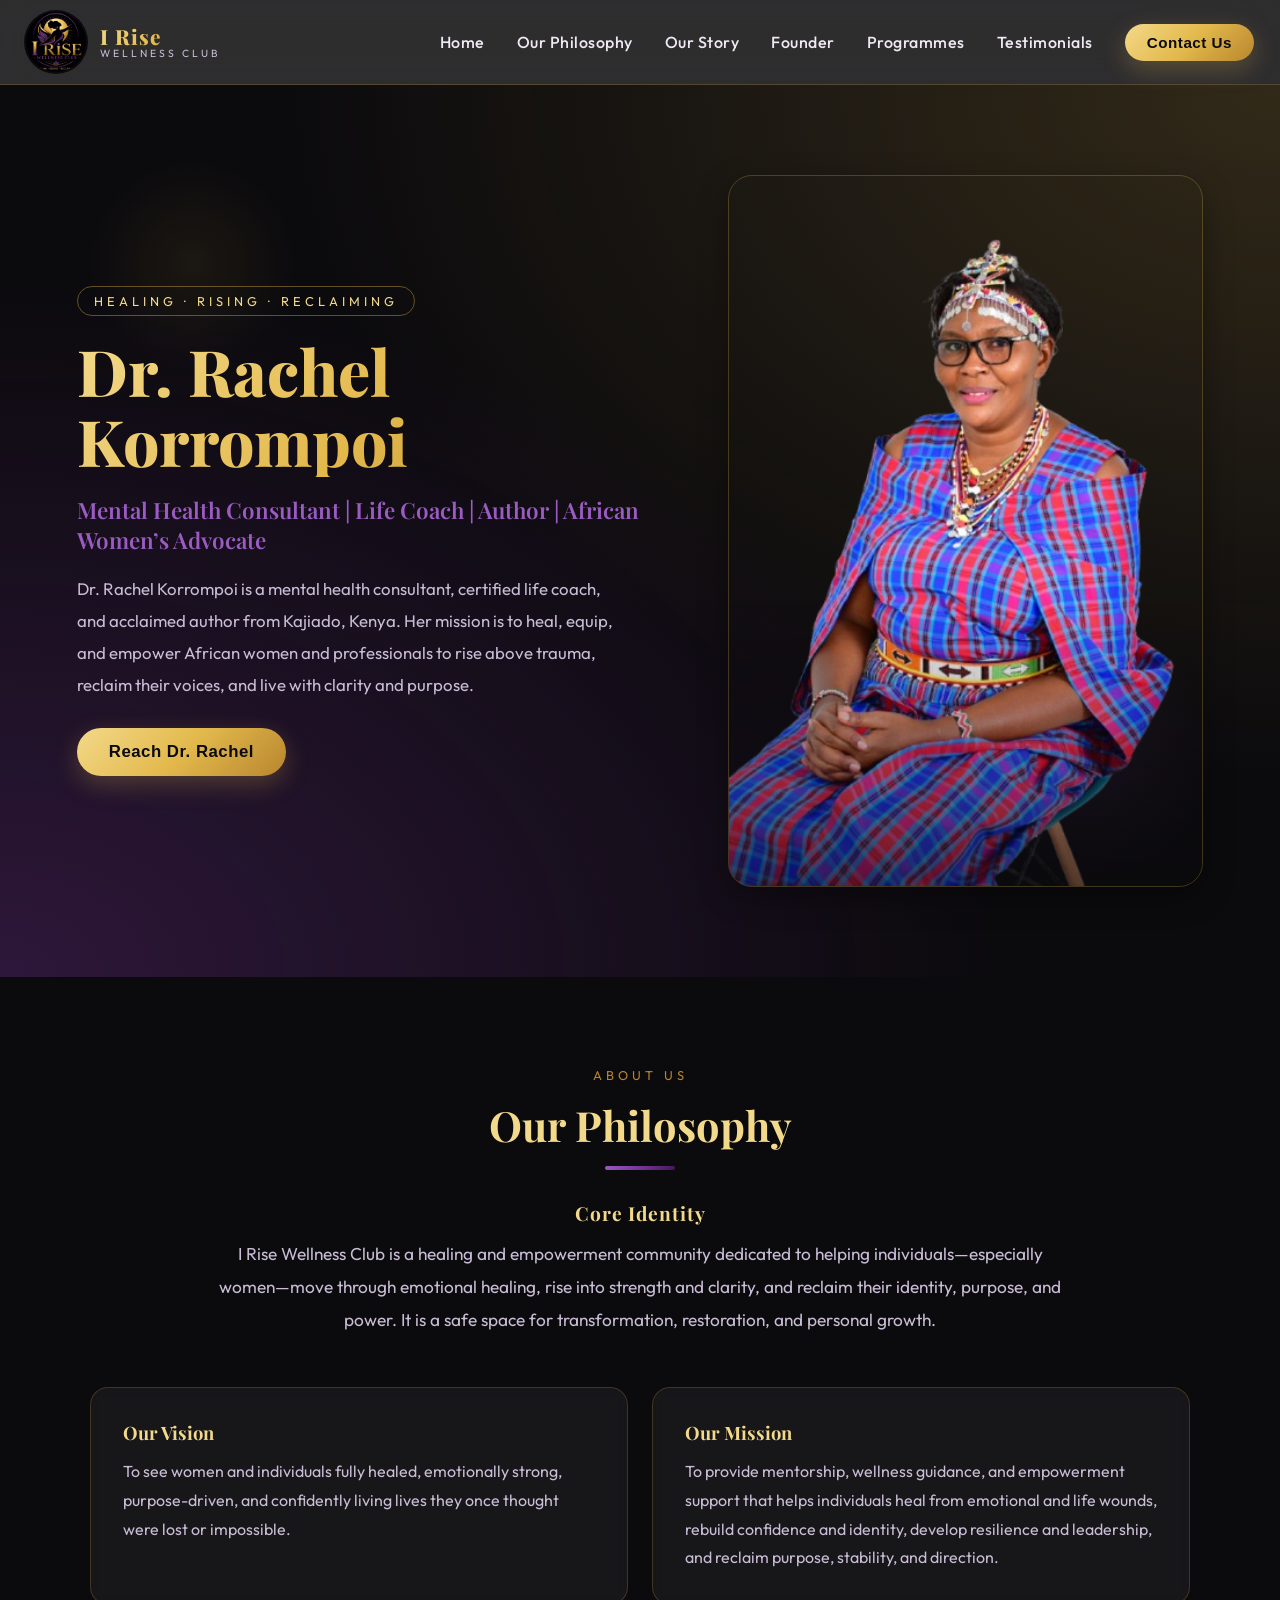
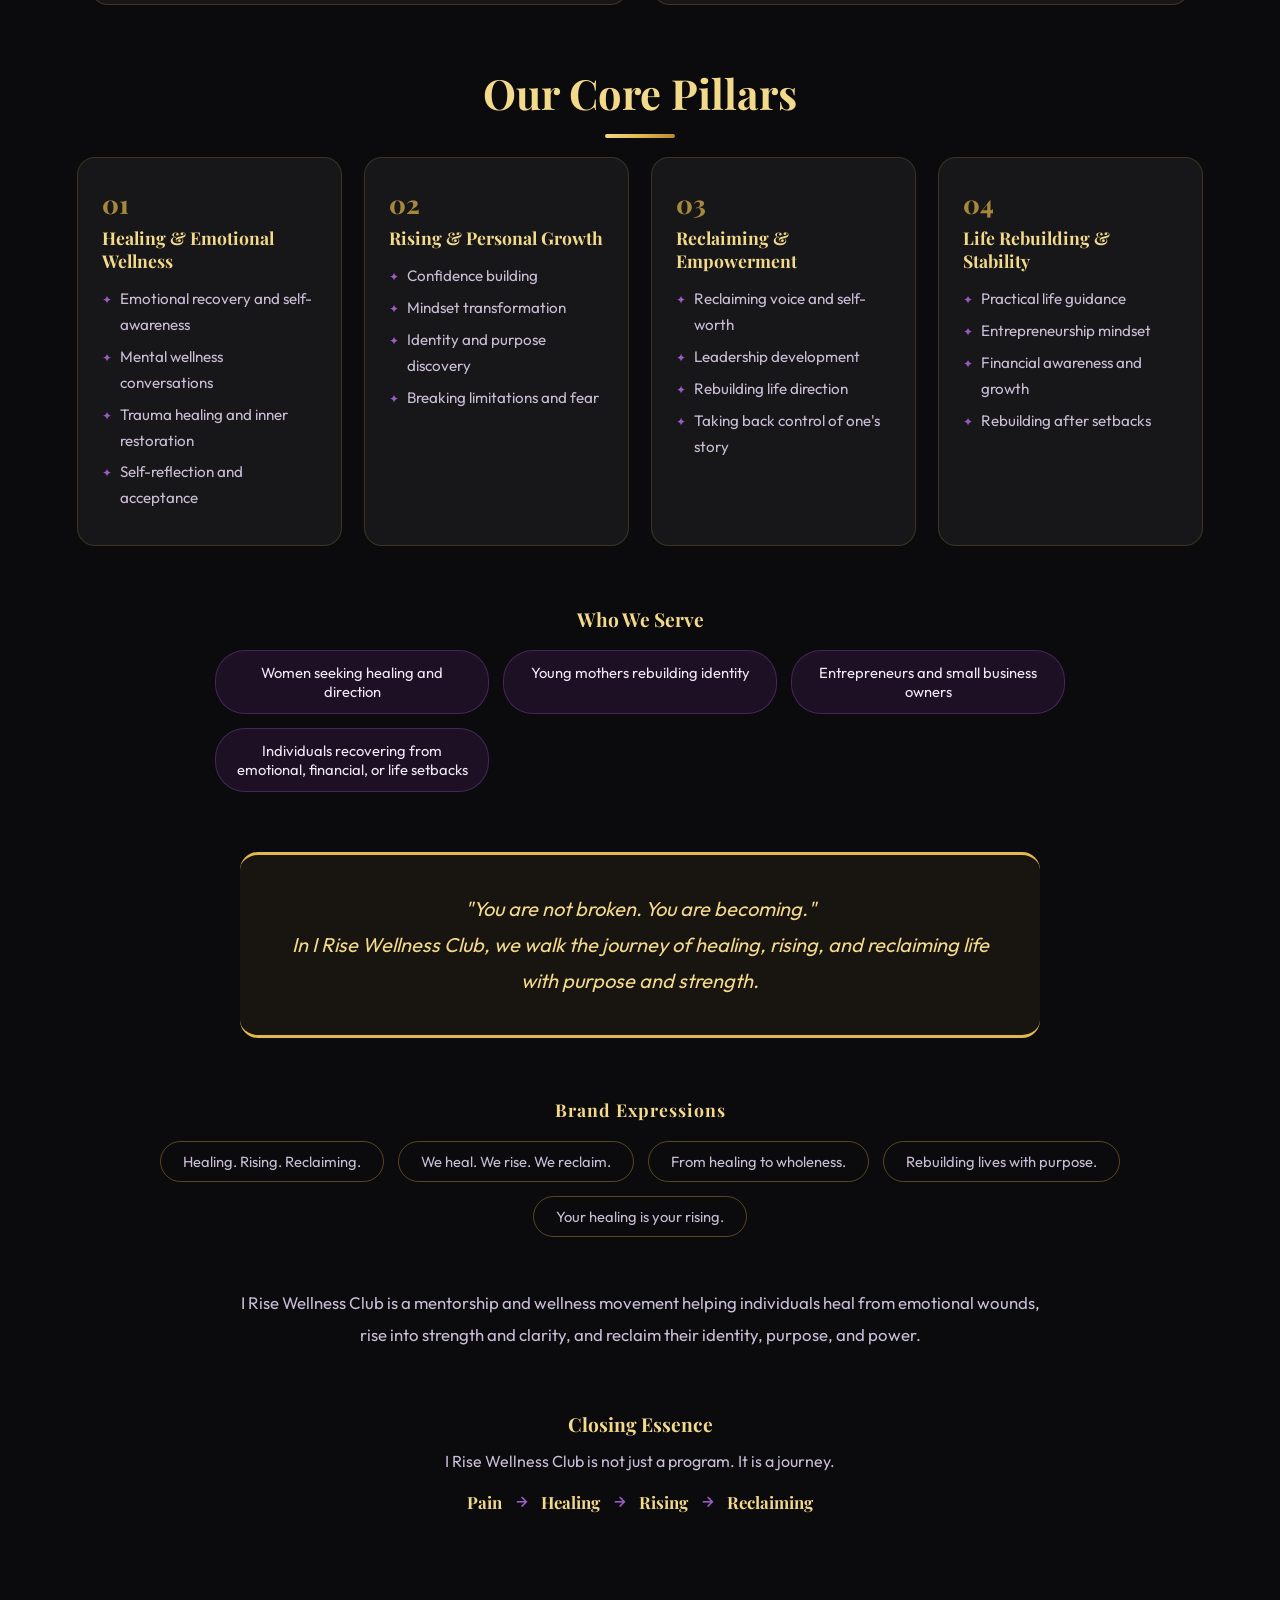
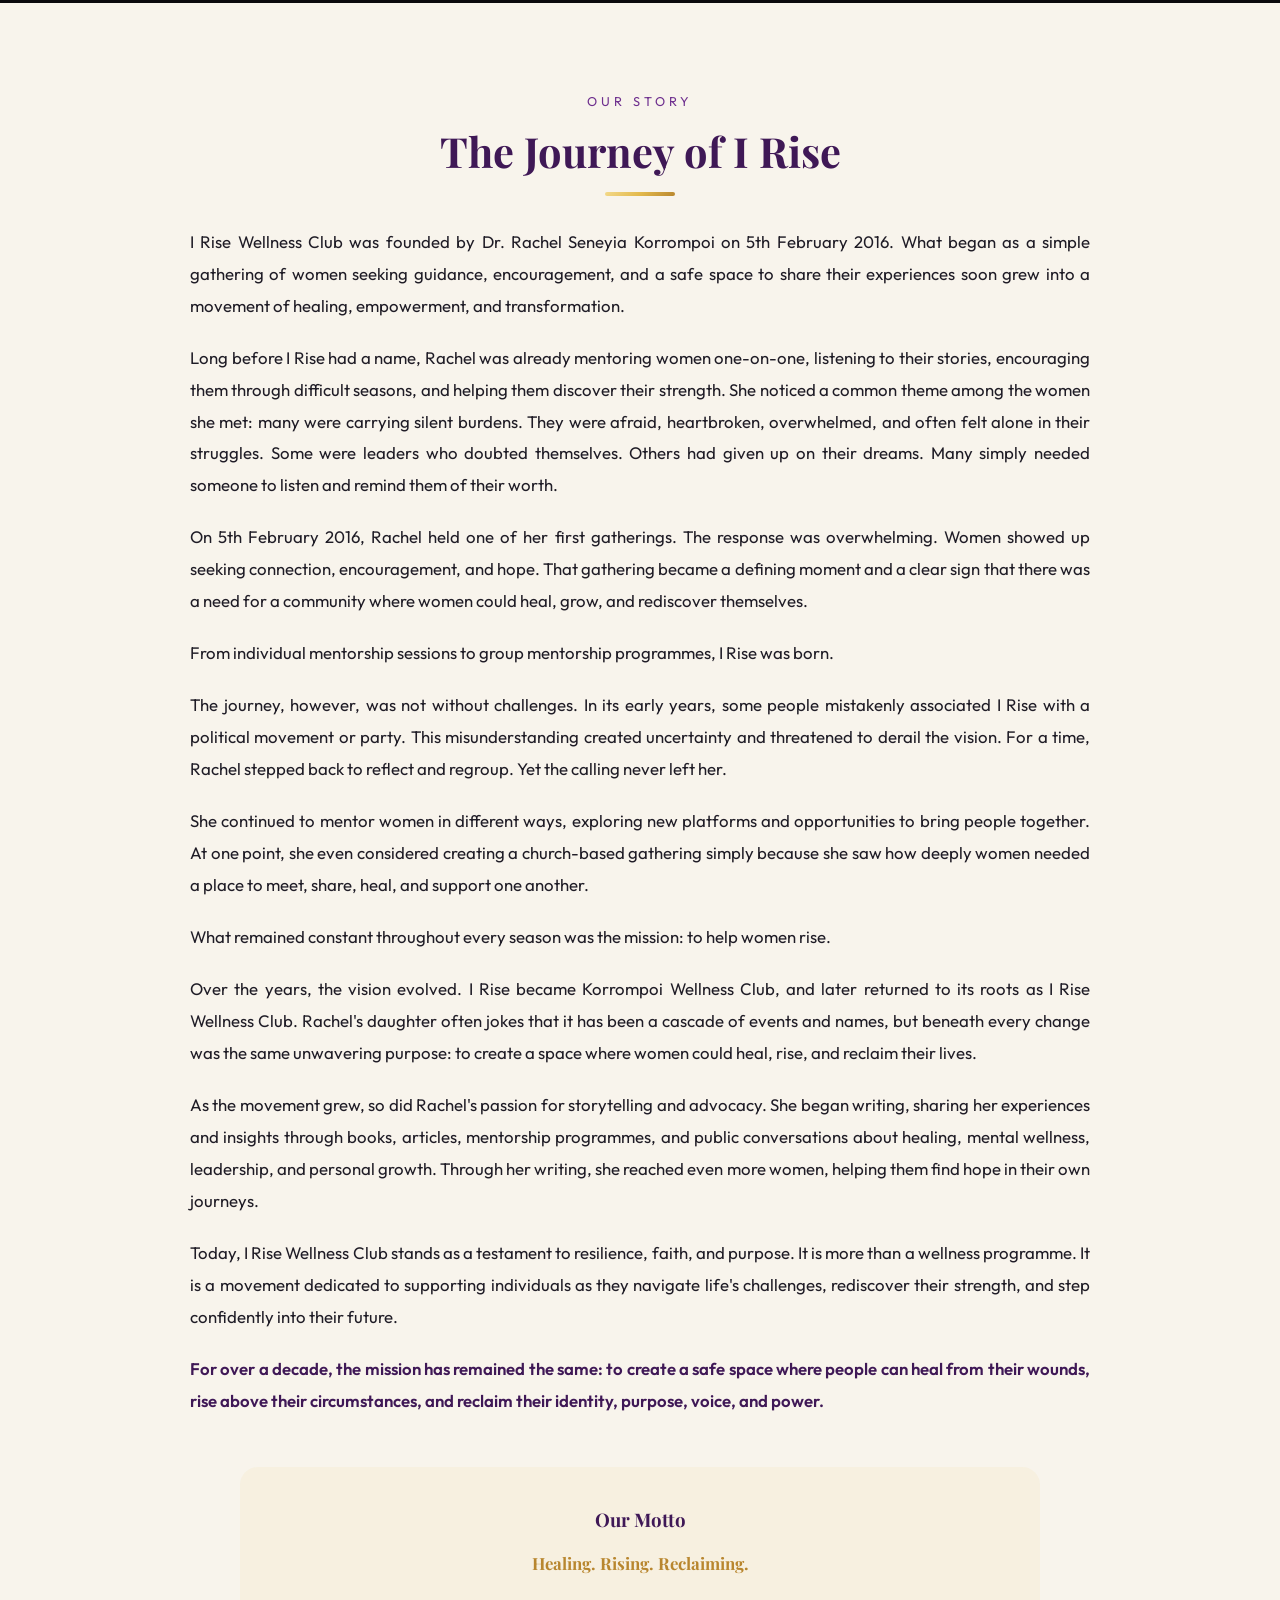
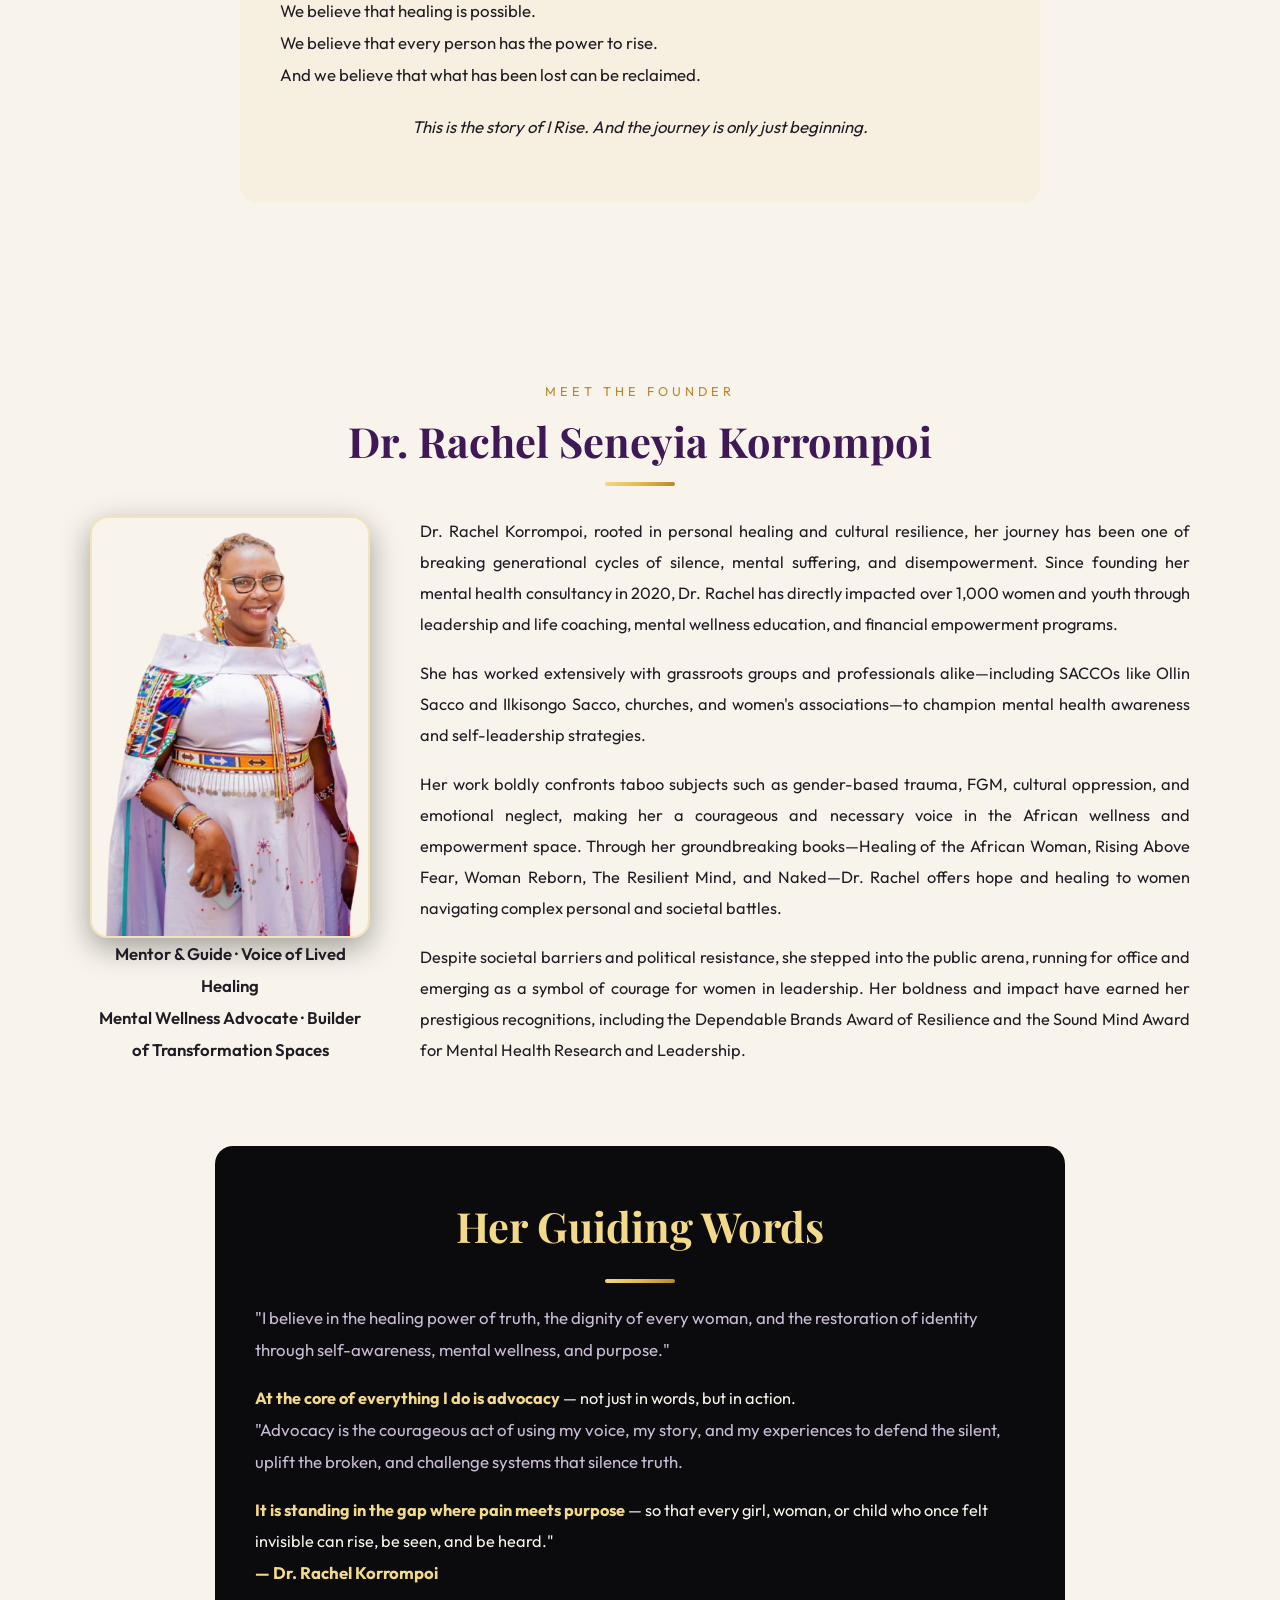
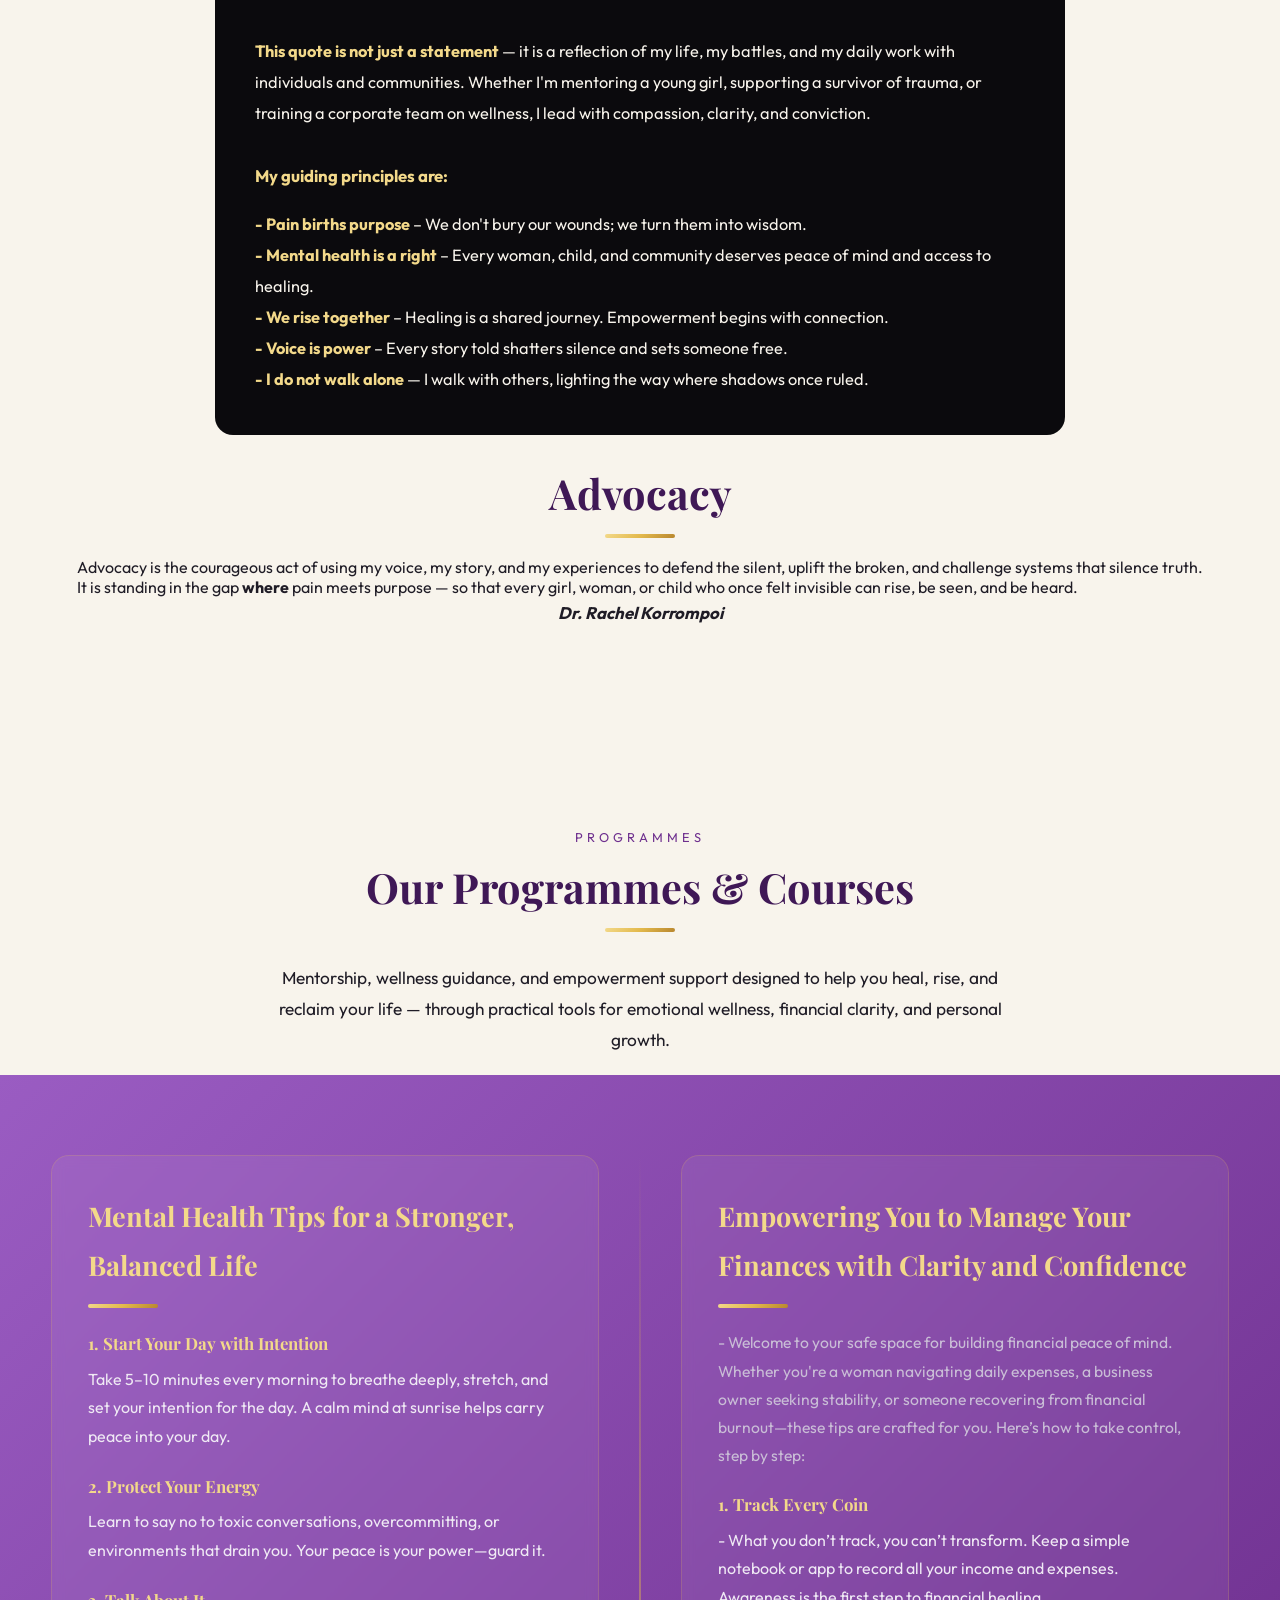
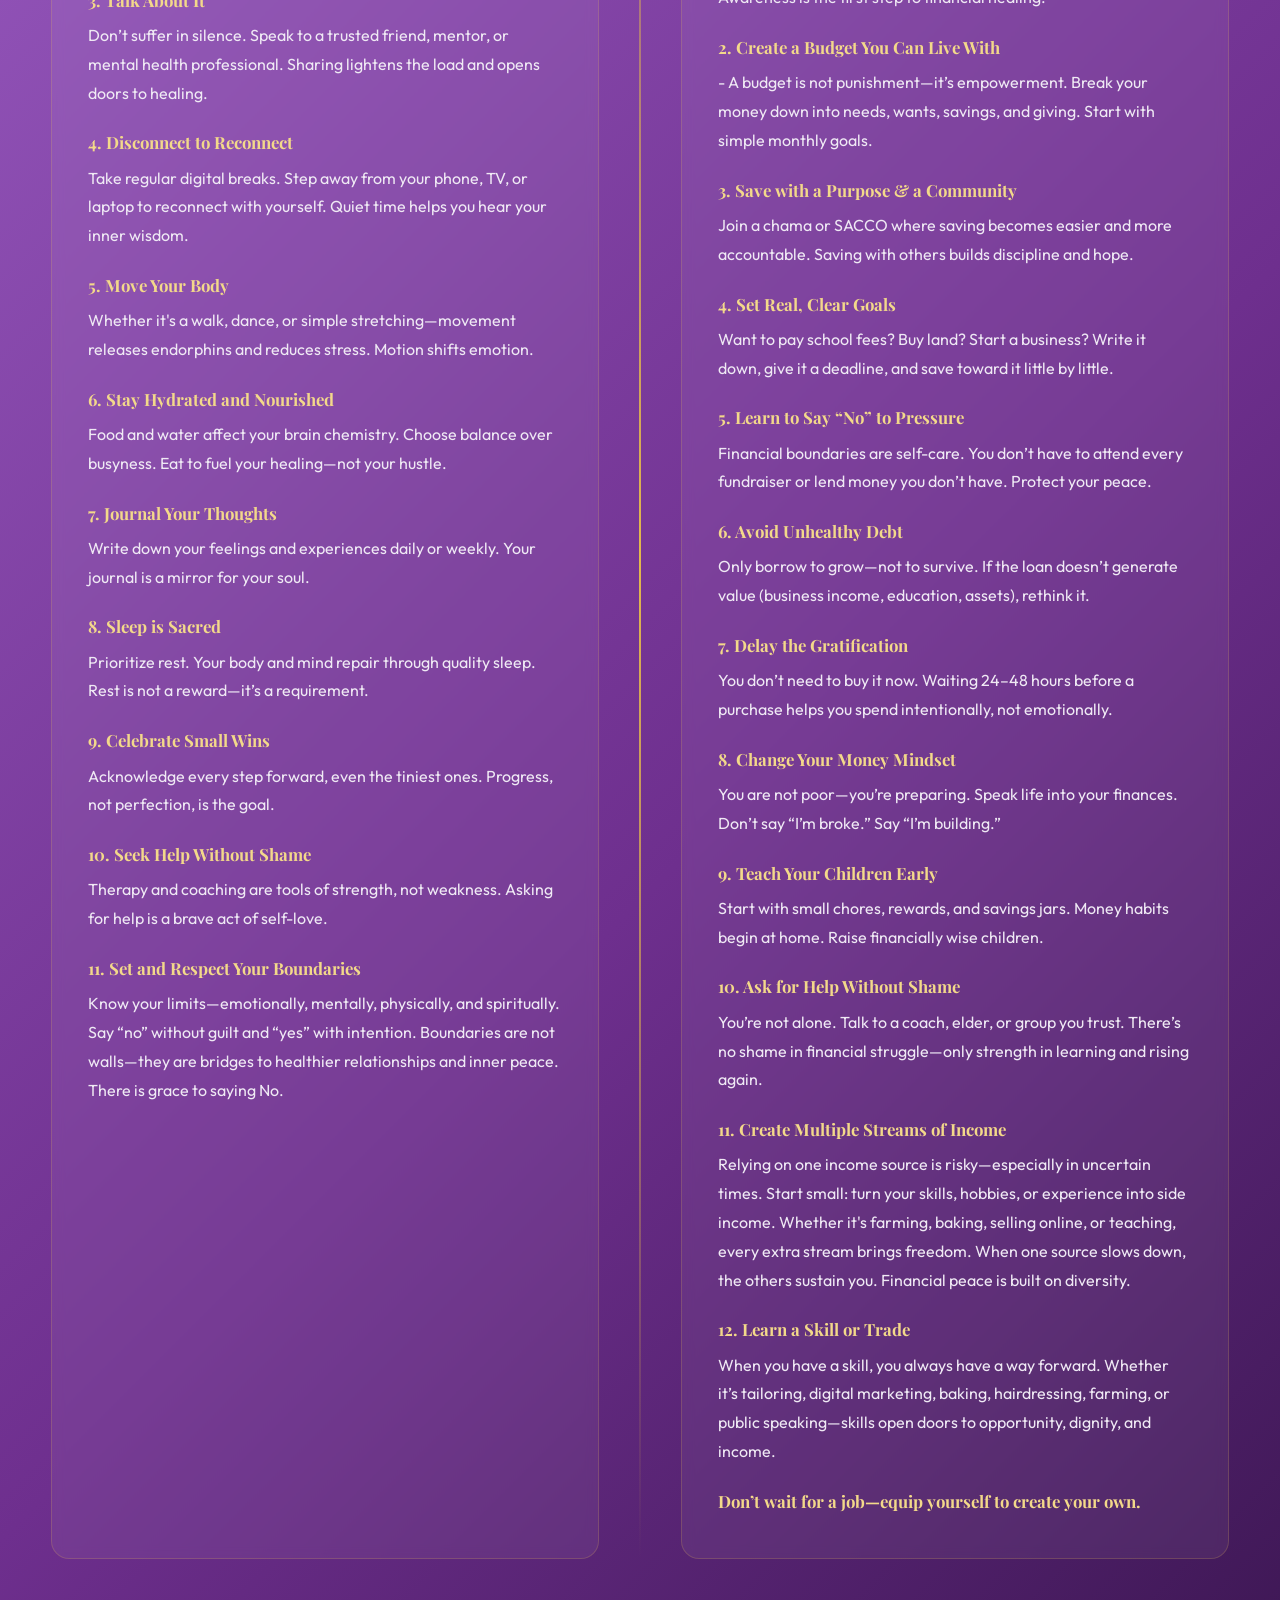
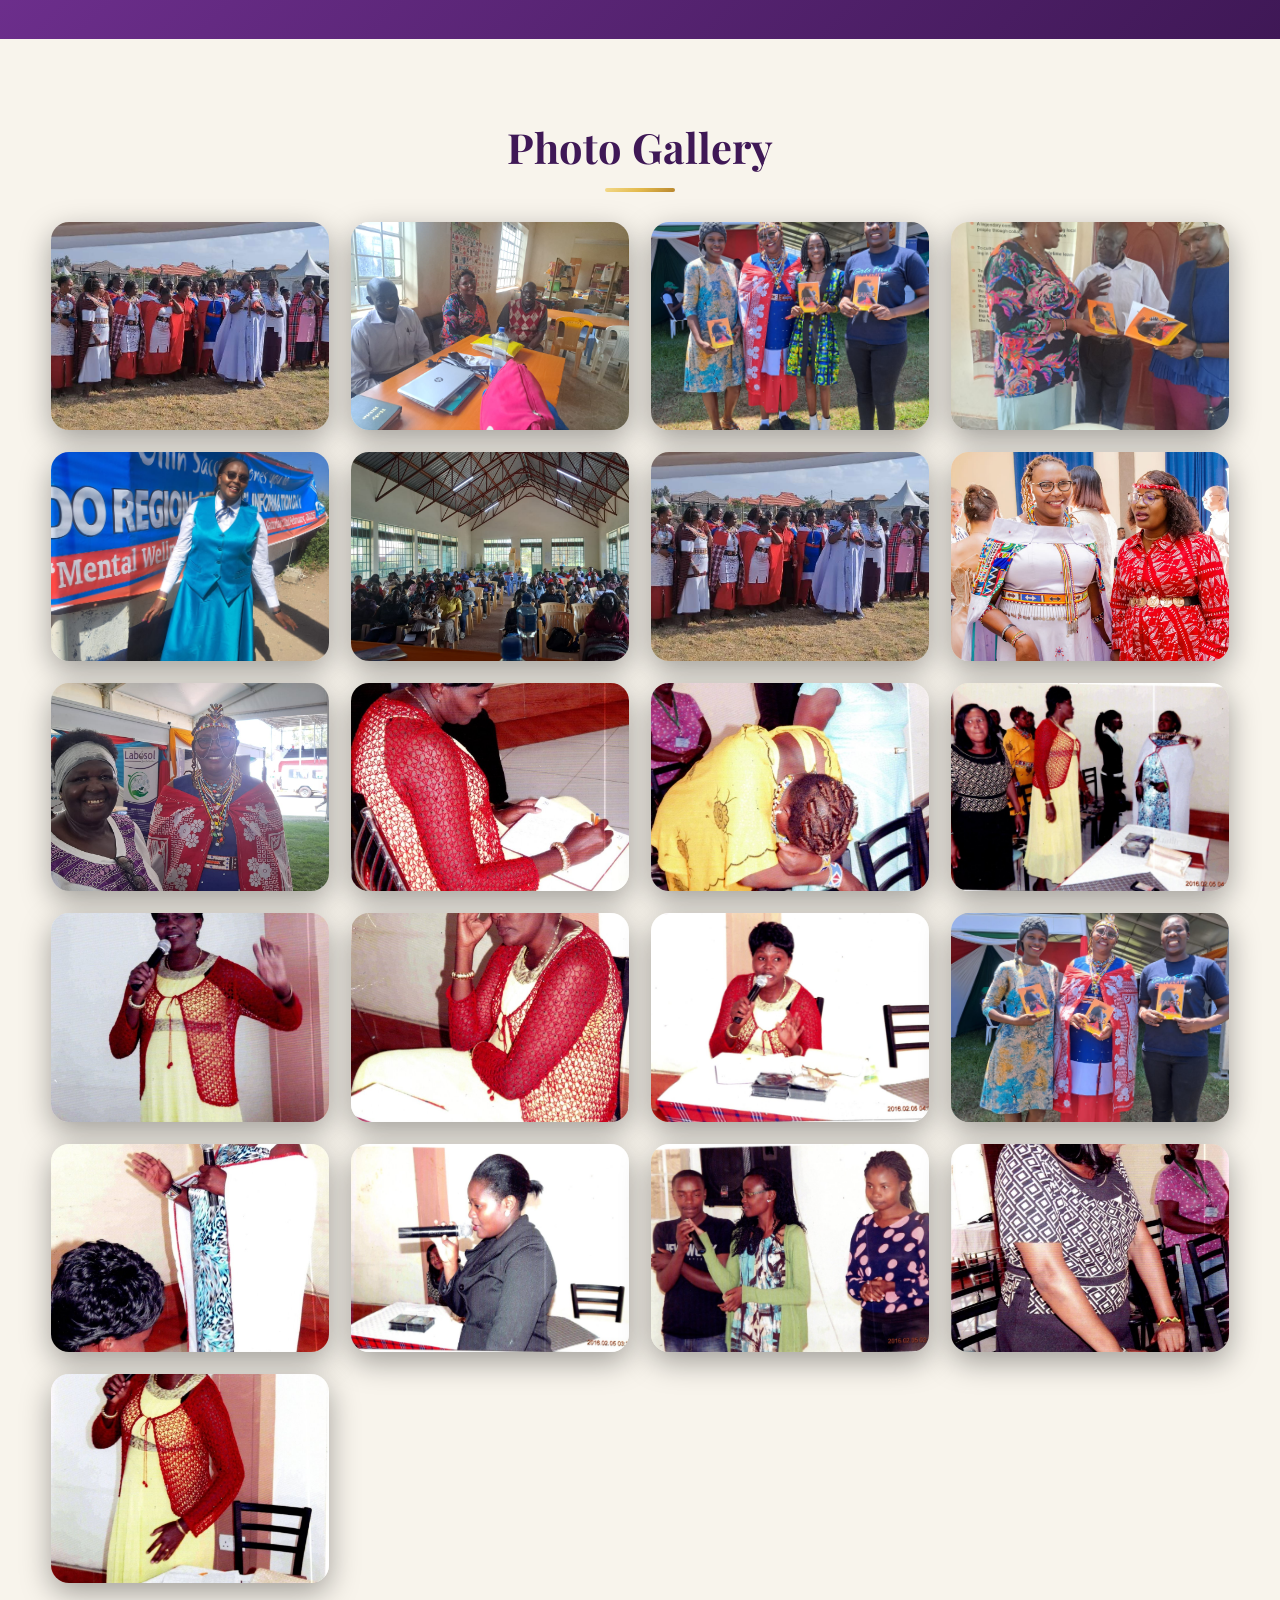
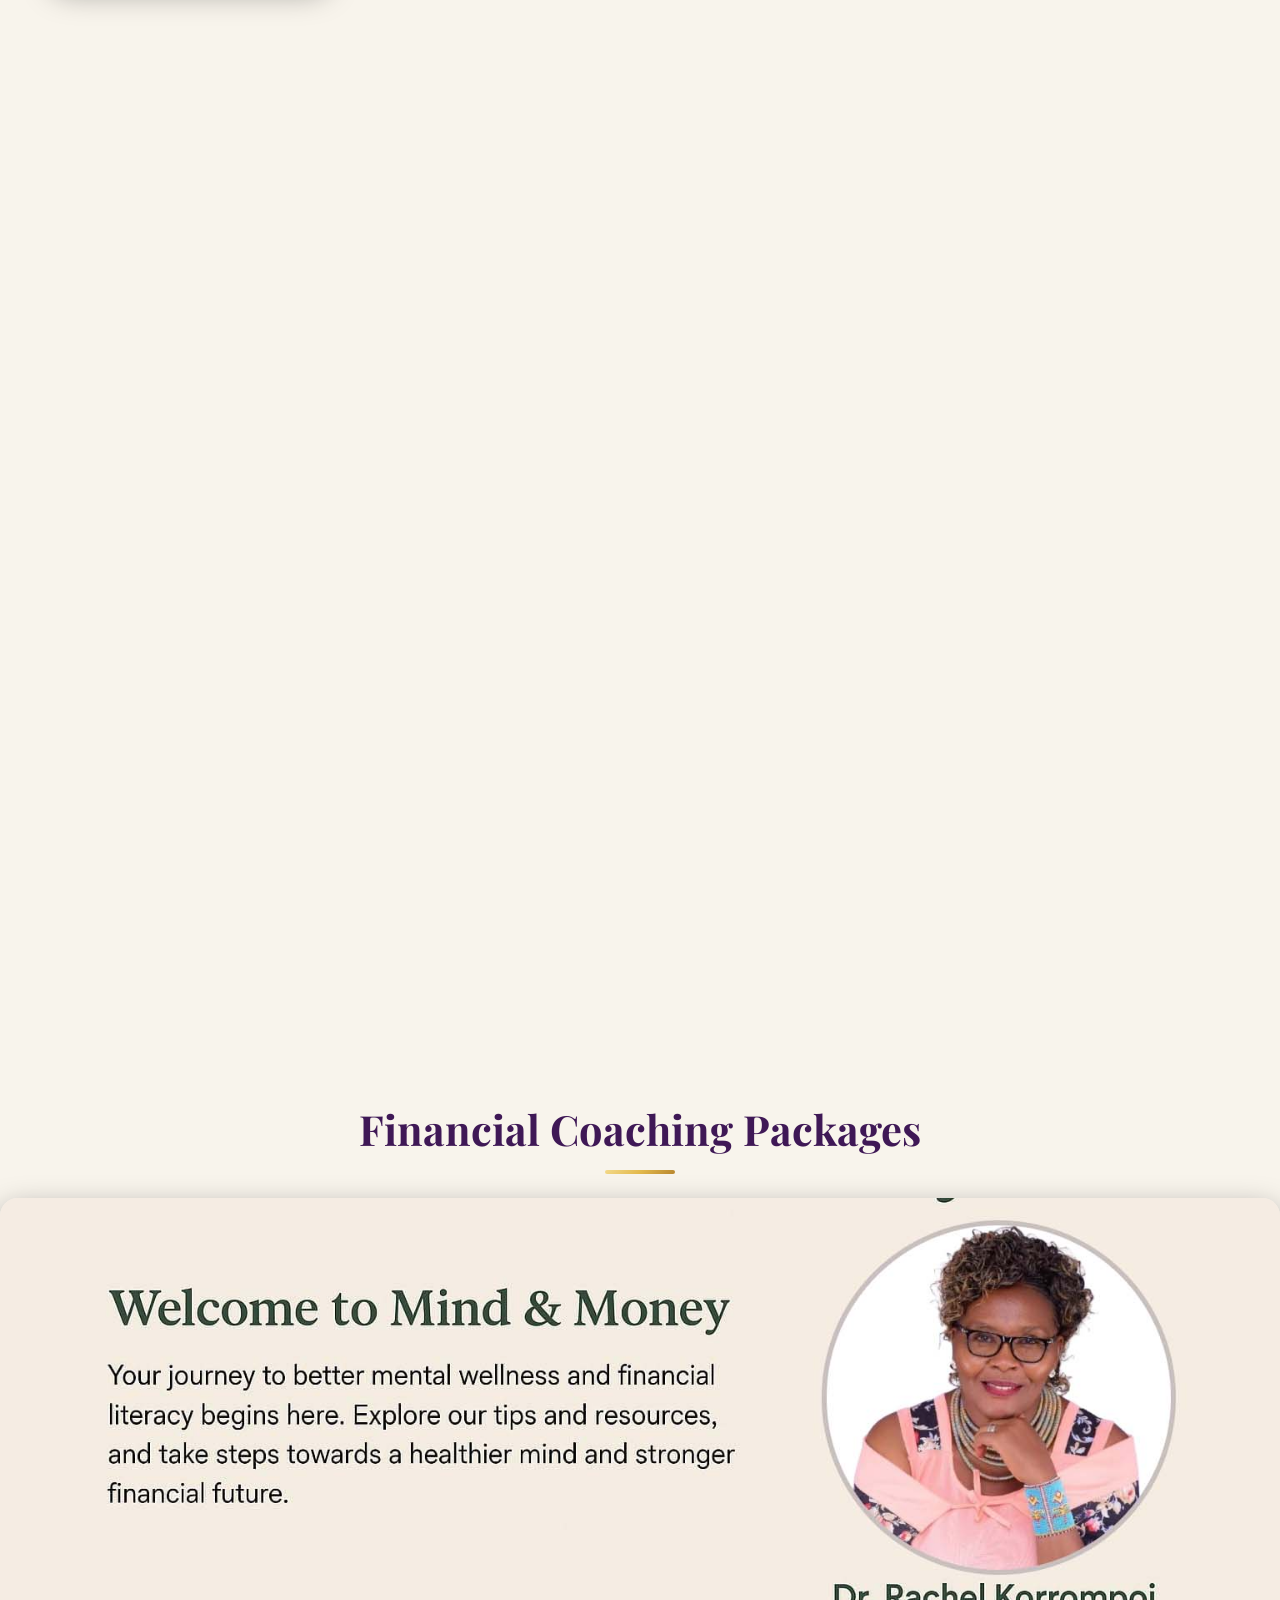
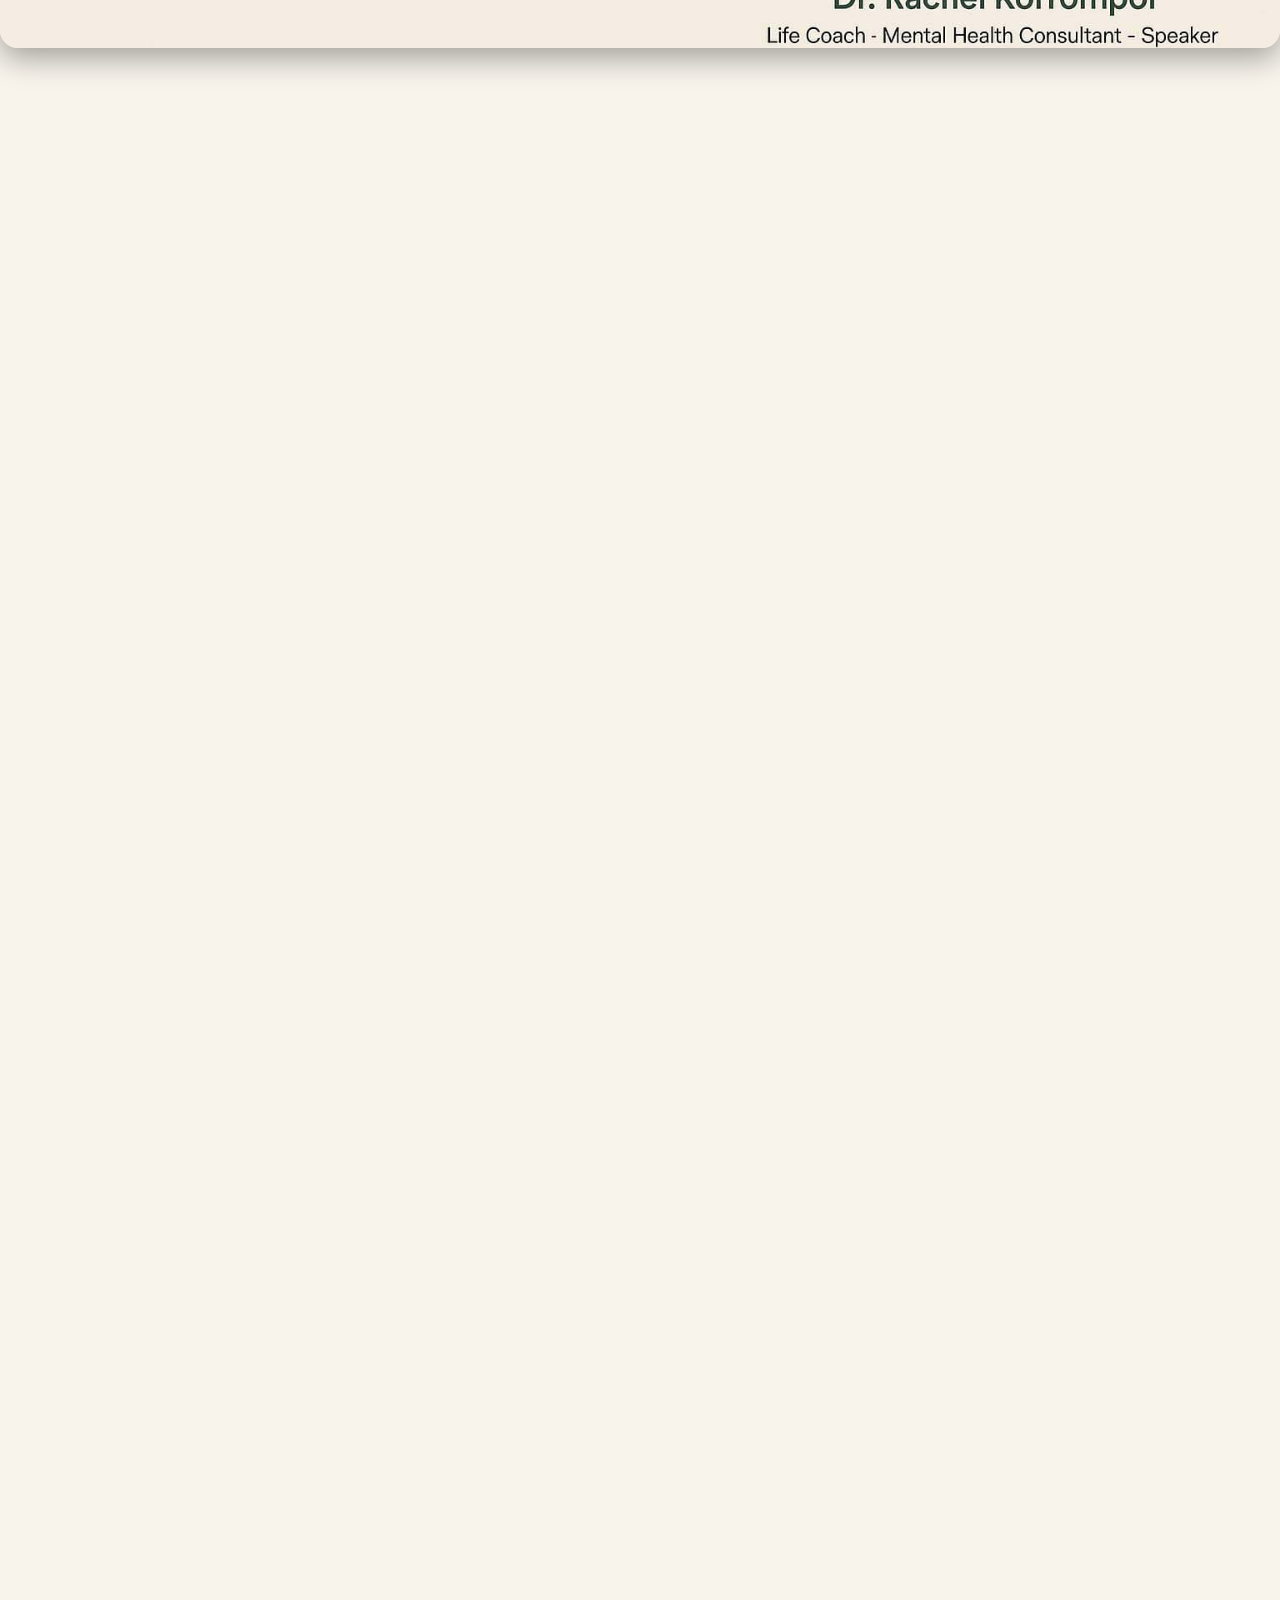
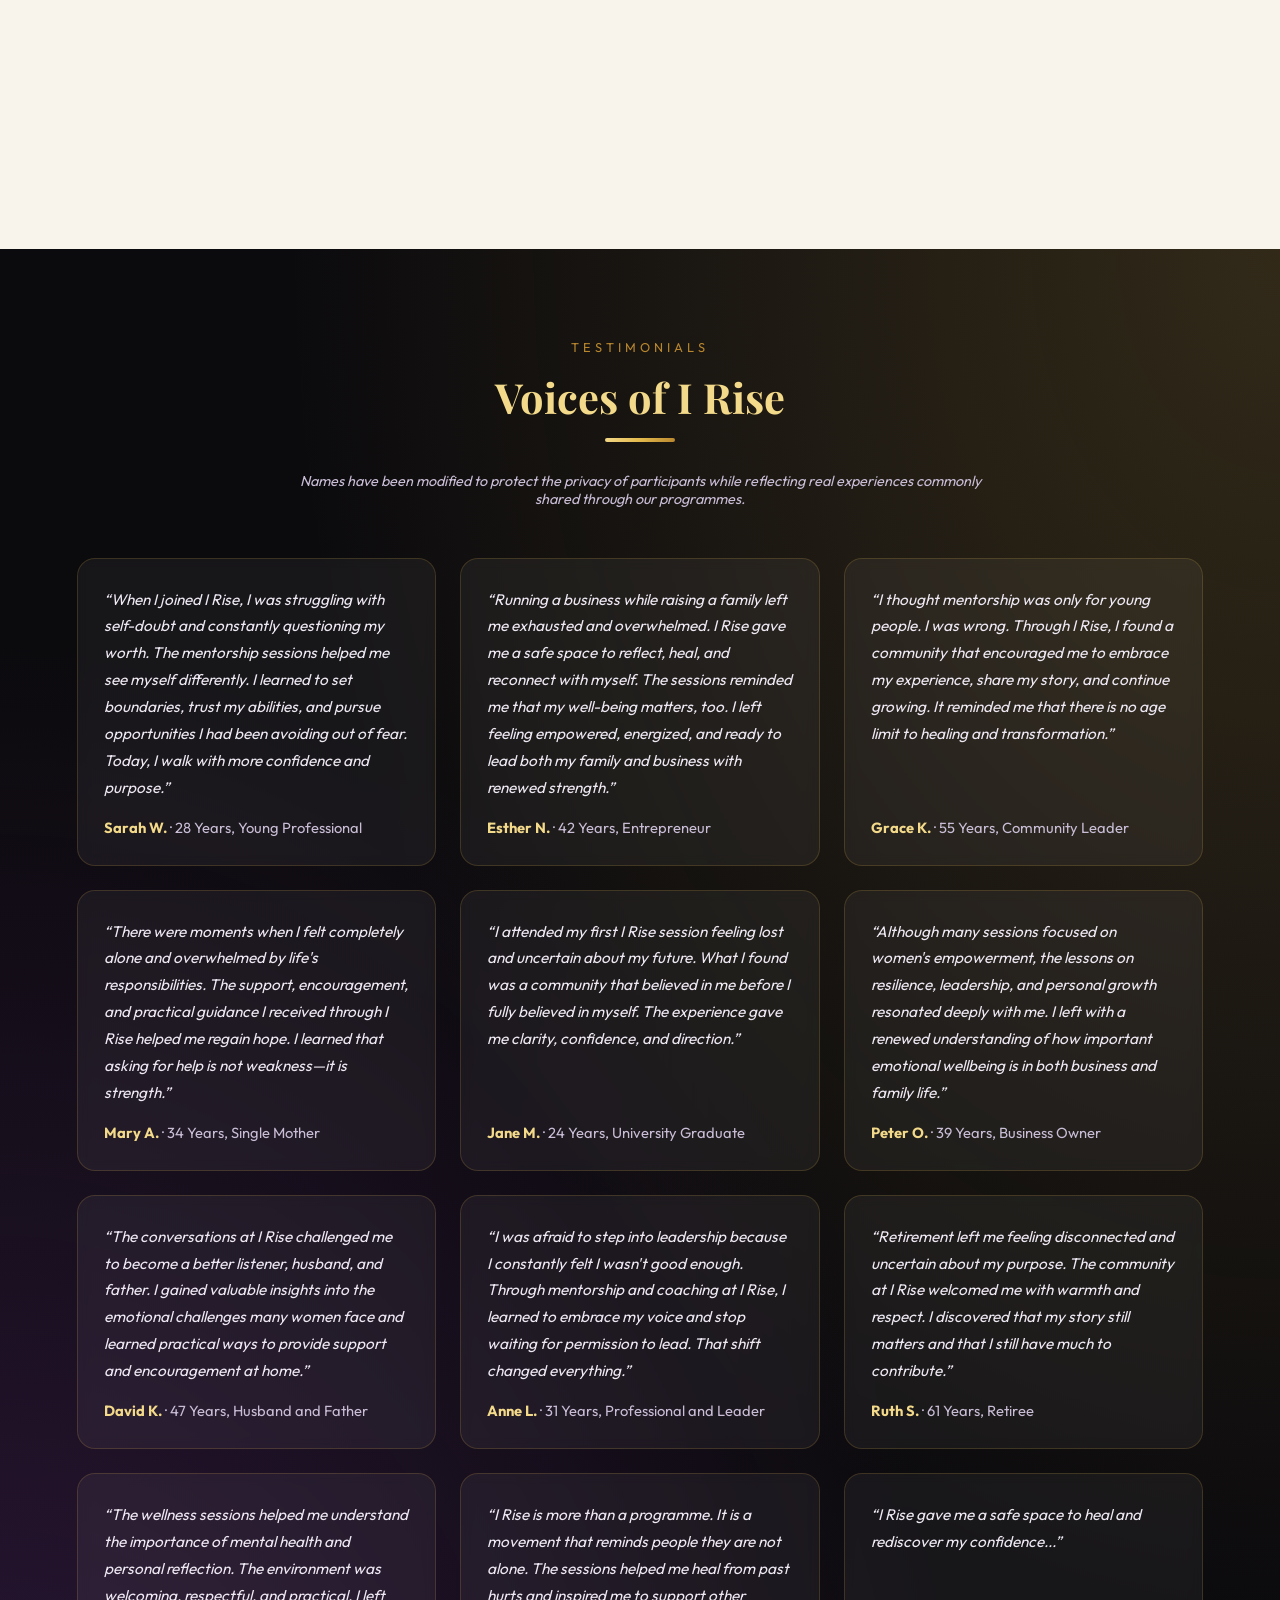
==== commit cdb6cde6: "Add files via upload" ====
--- a/index.html
+++ b/index.html
@@ -1,5 +1,5 @@
 <!DOCTYPE html>
-<html lang="en">
+<html lang="en" class="no-js">
 <head>
     <meta charset="UTF-8">
     <meta name="viewport" content="width=device-width, initial-scale=1.0">
@@ -35,11 +35,12 @@
       <nav id="menu">
       <ul class="nav-links">
         <li><a href="#">Home</a></li>
-        <li><a href="#about">About</a></li>
-        <li><a href="#services">Services</a></li>
-        <li><a href="#gallery">Gallery</a></li>
-        <li><a href="#contacts">Contact</a></li>
-        <li><a href="#program"><button class="programsBtn">Programs</button></a></li>
+        <li><a href="#about">Our Philosophy</a></li>
+        <li><a href="#story">Our Story</a></li>
+        <li><a href="#founder">Founder</a></li>
+        <li><a href="#programmes">Programmes</a></li>
+        <li><a href="#testimonials">Testimonials</a></li>
+        <li><a href="#contacts"><button class="programsBtn">Contact Us</button></a></li>
       </ul>
       </nav>
     </div>
@@ -63,66 +64,276 @@
             <div class="image bg1" ><img src="./Assets/images/bg1.png" alt="Wellness Image" /></div>
         </div>
   </section>
-  <section id="about" class="bio-section reveal">
-    <h1 class="bio-text">Korrompoi's Biography</h1>
-    <p>
-        Dr. Rachel Korrompoi, Rooted in personal healing and cultural resilience, her journey has been one of breaking 
-        generational cycles of silence, mental suffering, and disempowerment. Since founding her mental 
-        health consultancy in 2020, Dr. Rachel has directly impacted over 1,000 women and youth through 
-        leadership and life coaching, mental wellness education, and financial empowerment programs.<p>She 
-        has worked extensively with grassroots groups and professionals alike—including SACCOs like Ollin 
-        Sacco and Ilkisongo Sacco, churches, and women’s associations—to champion mental health awareness 
-        and self-leadership strategies. <p> work boldly confronts taboo subjects such as gender-based trauma, 
-        FGM, cultural oppression, and emotional neglect, making her a courageous and necessary voice in the 
-        African wellness and empowerment space. Through her groundbreaking books—Healing of the African Woman, 
-        Rising Above Fear, Woman Reborn, The Resilient Mind, and Naked—Dr. Rachel offers hope and healing to 
-        women navigating complex personal and societal battles. <p>Despite societal barriers and political 
-        resistance, she stepped into the public arena, running for office and emerging as a symbol of 
-        courage for women in leadership. Her boldness and impact have earned her prestigious recognitions, 
-        including the Dependable Brands Award of Resilience and the Sound Mind Award for Mental Health Research 
-        and Leadership.
-    </p>
-
-  </section>
-  <div class="philosophy reveal">
-    <h2>MY PHILOSOPHY</h2>
-    <div class="philosophy-inner">
+  <!-- ================= ABOUT US / OUR PHILOSOPHY ================= -->
+  <section id="about" class="philosophy-section reveal">
+    <span class="eyebrow center">About Us</span>
+    <h1 class="bio-text">Our Philosophy</h1>
+
+    <div class="identity-block">
+      <h3>Core Identity</h3>
       <p>
-        “I believe in the healing power of truth, the dignity of every woman, and the restoration of identity 
-        through self-awareness, mental wellness, and purpose.” </p>
-        <strong>At the core of everything I do is advocacy</strong> — not just in words, but in action.
-      
+        I Rise Wellness Club is a healing and empowerment community dedicated to helping individuals—especially
+        women—move through emotional healing, rise into strength and clarity, and reclaim their identity, purpose,
+        and power. It is a safe space for transformation, restoration, and personal growth.
+      </p>
+    </div>
+
+    <div class="vision-mission-grid">
+      <div class="vm-card">
+        <h3>Our Vision</h3>
+        <p>
+          To see women and individuals fully healed, emotionally strong, purpose-driven, and confidently living
+          lives they once thought were lost or impossible.
+        </p>
+      </div>
+      <div class="vm-card">
+        <h3>Our Mission</h3>
+        <p>
+          To provide mentorship, wellness guidance, and empowerment support that helps individuals heal from
+          emotional and life wounds, rebuild confidence and identity, develop resilience and leadership, and
+          reclaim purpose, stability, and direction.
+        </p>
+      </div>
+    </div>
+
+    <h2 class="pillars-heading">Our Core Pillars</h2>
+    <div class="pillars-grid">
+      <div class="pillar-card">
+        <span class="pillar-num">01</span>
+        <h3>Healing &amp; Emotional Wellness</h3>
+        <ul>
+          <li>Emotional recovery and self-awareness</li>
+          <li>Mental wellness conversations</li>
+          <li>Trauma healing and inner restoration</li>
+          <li>Self-reflection and acceptance</li>
+        </ul>
+      </div>
+      <div class="pillar-card">
+        <span class="pillar-num">02</span>
+        <h3>Rising &amp; Personal Growth</h3>
+        <ul>
+          <li>Confidence building</li>
+          <li>Mindset transformation</li>
+          <li>Identity and purpose discovery</li>
+          <li>Breaking limitations and fear</li>
+        </ul>
+      </div>
+      <div class="pillar-card">
+        <span class="pillar-num">03</span>
+        <h3>Reclaiming &amp; Empowerment</h3>
+        <ul>
+          <li>Reclaiming voice and self-worth</li>
+          <li>Leadership development</li>
+          <li>Rebuilding life direction</li>
+          <li>Taking back control of one's story</li>
+        </ul>
+      </div>
+      <div class="pillar-card">
+        <span class="pillar-num">04</span>
+        <h3>Life Rebuilding &amp; Stability</h3>
+        <ul>
+          <li>Practical life guidance</li>
+          <li>Entrepreneurship mindset</li>
+          <li>Financial awareness and growth</li>
+          <li>Rebuilding after setbacks</li>
+        </ul>
+      </div>
+    </div>
+
+    <div class="who-serves">
+      <h3>Who We Serve</h3>
+      <ul class="serves-list">
+        <li>Women seeking healing and direction</li>
+        <li>Young mothers rebuilding identity</li>
+        <li>Entrepreneurs and small business owners</li>
+        <li>Individuals recovering from emotional, financial, or life setbacks</li>
+      </ul>
+    </div>
+
+    <blockquote class="core-message">
+      "You are not broken. You are becoming."<br>
+      In I Rise Wellness Club, we walk the journey of healing, rising, and reclaiming life with purpose and strength.
+    </blockquote>
+
+    <div class="taglines-wrap">
+      <h3>Brand Expressions</h3>
+      <div class="taglines-grid">
+        <span>Healing. Rising. Reclaiming.</span>
+        <span>We heal. We rise. We reclaim.</span>
+        <span>From healing to wholeness.</span>
+        <span>Rebuilding lives with purpose.</span>
+        <span>Your healing is your rising.</span>
+      </div>
+    </div>
+
+    <p class="positioning-statement">
+      I Rise Wellness Club is a mentorship and wellness movement helping individuals heal from emotional wounds,
+      rise into strength and clarity, and reclaim their identity, purpose, and power.
+    </p>
+
+    <div class="closing-essence">
+      <h3>Closing Essence</h3>
+      <p>I Rise Wellness Club is not just a program. It is a journey.</p>
+      <div class="journey-arrow">
+        <span>Pain</span><i class="bx bx-right-arrow-alt"></i><span>Healing</span><i class="bx bx-right-arrow-alt"></i><span>Rising</span><i class="bx bx-right-arrow-alt"></i><span>Reclaiming</span>
+      </div>
+    </div>
+  </section>
+
+  <!-- ================= OUR STORY ================= -->
+  <section id="story" class="bio-section reveal">
+    <span class="eyebrow center">Our Story</span>
+    <h1 class="bio-text">The Journey of I Rise</h1>
+    <p>
+      I Rise Wellness Club was founded by Dr. Rachel Seneyia Korrompoi on 5th February 2016. What began as a
+      simple gathering of women seeking guidance, encouragement, and a safe space to share their experiences soon
+      grew into a movement of healing, empowerment, and transformation.
+    </p>
+    <p>
+      Long before I Rise had a name, Rachel was already mentoring women one-on-one, listening to their stories,
+      encouraging them through difficult seasons, and helping them discover their strength. She noticed a common
+      theme among the women she met: many were carrying silent burdens. They were afraid, heartbroken, overwhelmed,
+      and often felt alone in their struggles. Some were leaders who doubted themselves. Others had given up on
+      their dreams. Many simply needed someone to listen and remind them of their worth.
+    </p>
+    <p>
+      On 5th February 2016, Rachel held one of her first gatherings. The response was overwhelming. Women showed
+      up seeking connection, encouragement, and hope. That gathering became a defining moment and a clear sign
+      that there was a need for a community where women could heal, grow, and rediscover themselves.
+    </p>
+    <p>
+      From individual mentorship sessions to group mentorship programmes, I Rise was born.
+    </p>
+    <p>
+      The journey, however, was not without challenges. In its early years, some people mistakenly associated
+      I Rise with a political movement or party. This misunderstanding created uncertainty and threatened to
+      derail the vision. For a time, Rachel stepped back to reflect and regroup. Yet the calling never left her.
+    </p>
+    <p>
+      She continued to mentor women in different ways, exploring new platforms and opportunities to bring people
+      together. At one point, she even considered creating a church-based gathering simply because she saw how
+      deeply women needed a place to meet, share, heal, and support one another.
+    </p>
+    <p>
+      What remained constant throughout every season was the mission: to help women rise.
+    </p>
+    <p>
+      Over the years, the vision evolved. I Rise became Korrompoi Wellness Club, and later returned to its roots
+      as I Rise Wellness Club. Rachel's daughter often jokes that it has been a cascade of events and names, but
+      beneath every change was the same unwavering purpose: to create a space where women could heal, rise, and
+      reclaim their lives.
+    </p>
+    <p>
+      As the movement grew, so did Rachel's passion for storytelling and advocacy. She began writing, sharing her
+      experiences and insights through books, articles, mentorship programmes, and public conversations about
+      healing, mental wellness, leadership, and personal growth. Through her writing, she reached even more women,
+      helping them find hope in their own journeys.
+    </p>
+    <p>
+      Today, I Rise Wellness Club stands as a testament to resilience, faith, and purpose. It is more than a
+      wellness programme. It is a movement dedicated to supporting individuals as they navigate life's challenges,
+      rediscover their strength, and step confidently into their future.
+    </p>
+    <p class="story-mission">
+      For over a decade, the mission has remained the same: to create a safe space where people can heal from
+      their wounds, rise above their circumstances, and reclaim their identity, purpose, voice, and power.
+    </p>
+
+    <div class="motto-block">
+      <h3>Our Motto</h3>
+      <p class="motto-line">Healing. Rising. Reclaiming.</p>
+      <p>We believe that healing is possible.<br>
+      We believe that every person has the power to rise.<br>
+      And we believe that what has been lost can be reclaimed.</p>
+      <p class="motto-close">This is the story of I Rise. And the journey is only just beginning.</p>
+    </div>
+  </section>
+
+  <!-- ================= MEET THE FOUNDER ================= -->
+  <section id="founder" class="bio-section founder-section reveal">
+    <span class="eyebrow center">Meet the Founder</span>
+    <h1 class="bio-text">Dr. Rachel Seneyia Korrompoi</h1>
+    <div class="founder-layout">
+      <div class="founder-photo">
+        <img src="./Assets/images/profile.png" alt="Dr. Rachel Seneyia Korrompoi">
+        <p class="founder-role">Mentor &amp; Guide · Voice of Lived Healing<br>Mental Wellness Advocate · Builder of Transformation Spaces</p>
+      </div>
+      <div class="founder-bio-text">
+        <p>
+            Dr. Rachel Korrompoi, rooted in personal healing and cultural resilience, her journey has been one of
+            breaking generational cycles of silence, mental suffering, and disempowerment. Since founding her
+            mental health consultancy in 2020, Dr. Rachel has directly impacted over 1,000 women and youth through
+            leadership and life coaching, mental wellness education, and financial empowerment programs.
+        </p>
+        <p>
+            She has worked extensively with grassroots groups and professionals alike—including SACCOs like Ollin
+            Sacco and Ilkisongo Sacco, churches, and women's associations—to champion mental health awareness and
+            self-leadership strategies.
+        </p>
+        <p>
+            Her work boldly confronts taboo subjects such as gender-based trauma, FGM, cultural oppression, and
+            emotional neglect, making her a courageous and necessary voice in the African wellness and empowerment
+            space. Through her groundbreaking books—Healing of the African Woman, Rising Above Fear, Woman Reborn,
+            The Resilient Mind, and Naked—Dr. Rachel offers hope and healing to women navigating complex personal
+            and societal battles.
+        </p>
+        <p>
+            Despite societal barriers and political resistance, she stepped into the public arena, running for
+            office and emerging as a symbol of courage for women in leadership. Her boldness and impact have
+            earned her prestigious recognitions, including the Dependable Brands Award of Resilience and the
+            Sound Mind Award for Mental Health Research and Leadership.
+        </p>
+      </div>
+    </div>
+
+    <div class="philosophy-quote-block">
+      <h2>Her Guiding Words</h2>
+      <p>
+        "I believe in the healing power of truth, the dignity of every woman, and the restoration of identity
+        through self-awareness, mental wellness, and purpose."
+      </p>
+      <strong>At the core of everything I do is advocacy</strong> — not just in words, but in action.
       <p>
         "Advocacy is the courageous act of using my voice, my story, and my experiences to defend the silent,
         uplift the broken, and challenge systems that silence truth.
       </p>
-      <strong>It is standing in the gap where pain meets purpose</strong> — so that every girl, woman, or child who 
+      <strong>It is standing in the gap where pain meets purpose</strong> — so that every girl, woman, or child who
       once felt invisible can rise, be seen, and be heard."<br>
-      <p><strong>Dr. Rachel Korrompoi</strong></p><br>
-      <strong>This quote is not just a statement</strong> — it is a reflection of my life, my battles, and my daily 
-      work with individuals and communities. Whether I’m mentoring a young girl, supporting a survivor of trauma, or 
+      <p><strong>— Dr. Rachel Korrompoi</strong></p><br>
+      <strong>This quote is not just a statement</strong> — it is a reflection of my life, my battles, and my daily
+      work with individuals and communities. Whether I'm mentoring a young girl, supporting a survivor of trauma, or
       training a corporate team on wellness, I lead with compassion, clarity, and conviction. <br>
-      
+
      <br> <p><strong>My guiding principles are:</strong></p>
-      <strong>- Pain births purpose</strong> – We don’t bury our wounds; we turn them into wisdom.
-      <br><strong>- Mental health is a right</strong> – Every woman, child, and community deserves peace of mind and 
+      <strong>- Pain births purpose</strong> – We don't bury our wounds; we turn them into wisdom.
+      <br><strong>- Mental health is a right</strong> – Every woman, child, and community deserves peace of mind and
       access to healing.
       <br><strong>- We rise together</strong> – Healing is a shared journey. Empowerment begins with connection.
       <br><strong>- Voice is power</strong> – Every story told shatters silence and sets someone free.
       <br><strong>- I do not walk alone</strong> — I walk with others, lighting the way where shadows once ruled.
     </div>
+
     <h2>Advocacy</h2>
     <blockquote>
-      Advocacy is the courageous act of using my voice, my story, and my experiences to defend the silent, uplift 
-      the broken, and challenge systems that silence truth. 
-      It is standing in the gap <strong>where</strong> pain meets purpose — so that every girl, woman, or child who 
+      Advocacy is the courageous act of using my voice, my story, and my experiences to defend the silent, uplift
+      the broken, and challenge systems that silence truth.
+      It is standing in the gap <strong>where</strong> pain meets purpose — so that every girl, woman, or child who
       once felt invisible can rise, be seen, and be heard.
     </blockquote>
-    <p><strong>Dr. Rachel Korrompoi</strong></p>
-  </div>
-    
+    <p class="quote-attribution"><strong>Dr. Rachel Korrompoi</strong></p>
+  </section>
 
   
+  <!-- ================= PROGRAMMES ================= -->
+  <section id="programmes" class="programmes-intro reveal">
+    <span class="eyebrow center">Programmes</span>
+    <h1 class="bio-text">Our Programmes &amp; Courses</h1>
+    <p class="programmes-lead">
+      Mentorship, wellness guidance, and empowerment support designed to help you heal, rise, and reclaim your
+      life — through practical tools for emotional wellness, financial clarity, and personal growth.
+    </p>
+  </section>
+
   <section id="services" class="Section1 reveal">
     
     <div class="services-section">
@@ -241,7 +452,7 @@
   </section>
   
   <div class="testmonials reveal">
-    <h2>Books Available</h2>
+    <h2>Books by Dr. Rachel</h2>
     <div class="books-container" >
       <div class="book" >
       <div class="bookImg" >
@@ -367,6 +578,79 @@
         </div>
     </section>
 
+  <!-- ================= TESTIMONIALS ================= -->
+  <section id="testimonials" class="testimonials-section reveal">
+    <span class="eyebrow center">Testimonials</span>
+    <h1 class="bio-text">Voices of I Rise</h1>
+    <p class="testimonials-note">
+      Names have been modified to protect the privacy of participants while reflecting real experiences
+      commonly shared through our programmes.
+    </p>
+
+    <div class="testimonial-grid">
+      <div class="testimonial-card">
+        <p class="t-quote">When I joined I Rise, I was struggling with self-doubt and constantly questioning my worth. The mentorship sessions helped me see myself differently. I learned to set boundaries, trust my abilities, and pursue opportunities I had been avoiding out of fear. Today, I walk with more confidence and purpose.</p>
+        <p class="t-author">Sarah W. <span>· 28 Years, Young Professional</span></p>
+      </div>
+      <div class="testimonial-card">
+        <p class="t-quote">Running a business while raising a family left me exhausted and overwhelmed. I Rise gave me a safe space to reflect, heal, and reconnect with myself. The sessions reminded me that my well-being matters, too. I left feeling empowered, energized, and ready to lead both my family and business with renewed strength.</p>
+        <p class="t-author">Esther N. <span>· 42 Years, Entrepreneur</span></p>
+      </div>
+      <div class="testimonial-card">
+        <p class="t-quote">I thought mentorship was only for young people. I was wrong. Through I Rise, I found a community that encouraged me to embrace my experience, share my story, and continue growing. It reminded me that there is no age limit to healing and transformation.</p>
+        <p class="t-author">Grace K. <span>· 55 Years, Community Leader</span></p>
+      </div>
+      <div class="testimonial-card">
+        <p class="t-quote">There were moments when I felt completely alone and overwhelmed by life's responsibilities. The support, encouragement, and practical guidance I received through I Rise helped me regain hope. I learned that asking for help is not weakness—it is strength.</p>
+        <p class="t-author">Mary A. <span>· 34 Years, Single Mother</span></p>
+      </div>
+      <div class="testimonial-card">
+        <p class="t-quote">I attended my first I Rise session feeling lost and uncertain about my future. What I found was a community that believed in me before I fully believed in myself. The experience gave me clarity, confidence, and direction.</p>
+        <p class="t-author">Jane M. <span>· 24 Years, University Graduate</span></p>
+      </div>
+      <div class="testimonial-card">
+        <p class="t-quote">Although many sessions focused on women's empowerment, the lessons on resilience, leadership, and personal growth resonated deeply with me. I left with a renewed understanding of how important emotional wellbeing is in both business and family life.</p>
+        <p class="t-author">Peter O. <span>· 39 Years, Business Owner</span></p>
+      </div>
+      <div class="testimonial-card">
+        <p class="t-quote">The conversations at I Rise challenged me to become a better listener, husband, and father. I gained valuable insights into the emotional challenges many women face and learned practical ways to provide support and encouragement at home.</p>
+        <p class="t-author">David K. <span>· 47 Years, Husband and Father</span></p>
+      </div>
+      <div class="testimonial-card">
+        <p class="t-quote">I was afraid to step into leadership because I constantly felt I wasn't good enough. Through mentorship and coaching at I Rise, I learned to embrace my voice and stop waiting for permission to lead. That shift changed everything.</p>
+        <p class="t-author">Anne L. <span>· 31 Years, Professional and Leader</span></p>
+      </div>
+      <div class="testimonial-card">
+        <p class="t-quote">Retirement left me feeling disconnected and uncertain about my purpose. The community at I Rise welcomed me with warmth and respect. I discovered that my story still matters and that I still have much to contribute.</p>
+        <p class="t-author">Ruth S. <span>· 61 Years, Retiree</span></p>
+      </div>
+      <div class="testimonial-card">
+        <p class="t-quote">The wellness sessions helped me understand the importance of mental health and personal reflection. The environment was welcoming, respectful, and practical. I left with tools I continue to use in my daily life.</p>
+        <p class="t-author">Michael T. <span>· 36 Years, Corporate Professional</span></p>
+      </div>
+      <div class="testimonial-card">
+        <p class="t-quote">I Rise is more than a programme. It is a movement that reminds people they are not alone. The sessions helped me heal from past hurts and inspired me to support other women in my own community.</p>
+        <p class="t-author">Faith P. <span>· 45 Years, Women's Group Leader</span></p>
+      </div>
+      <div class="testimonial-card">
+        <p class="t-quote">I Rise gave me a safe space to heal and rediscover my confidence...</p>
+        <p class="t-author">Namunyak T. <span>· 35 Years, Entrepreneur</span></p>
+      </div>
+      <div class="testimonial-card">
+        <p class="t-quote">Dr. Rachel's mentorship helped me find clarity during a difficult season of my life.</p>
+        <p class="t-author">Anonymous Participant</p>
+      </div>
+      <div class="testimonial-card">
+        <p class="t-quote">The greatest gift I received from I Rise was hope. I arrived carrying pain, fear, and uncertainty. I left with courage, clarity, and the belief that I could rise again.</p>
+        <p class="t-author">Anonymous Participant</p>
+      </div>
+      <div class="testimonial-card">
+        <p class="t-quote">I met Dr. Rachel at an Olin Sacco wellness forum during a difficult season in my life. The encouragement and wisdom she shared has stayed with me ever since.</p>
+        <p class="t-author">Musyoki <span>· 75 Years, Farmer</span></p>
+      </div>
+    </div>
+  </section>
+
 </main>
 
      <!-- footer Section -->
@@ -383,9 +667,11 @@
         <h3>Quick Links</h3>
         <ul>
           <li><a href="#">Home</a></li>
-          <li><a href="#about">About</a></li>
-          <li><a href="#services">Services</a></li>
-          <li><a href="#gallery">Gallery</a></li>
+          <li><a href="#about">About Us</a></li>
+          <li><a href="#story">Our Story</a></li>
+          <li><a href="#founder">Founder</a></li>
+          <li><a href="#programmes">Programmes</a></li>
+          <li><a href="#testimonials">Testimonials</a></li>
           <li><a href="#contacts">Contact</a></li>
         </ul>
       </div>
--- a/css/style.css
+++ b/css/style.css
@@ -92,6 +92,11 @@
 .reveal.active {
   opacity: 1;
   transform: translateY(0);
+}
+/* Fallback: if JS fails to load/execute, content must still be visible */
+.no-js .reveal {
+  opacity: 1;
+  transform: none;
 }
 
 /* ========== HEADER / NAV ========== */
@@ -663,7 +668,422 @@
 .prices h3 s { color: var(--text-muted); opacity: 0.7; }
 .prices h3 mark { font-family: var(--font-heading); }
 
-/* ========== BENEFITS / PACKAGES / COURSE ========== */
+/* ========== EYEBROW (shared) ========== */
+.eyebrow.center {
+  display: block;
+  text-align: center;
+  letter-spacing: 4px;
+  text-transform: uppercase;
+  font-size: 0.8rem;
+  color: var(--purple);
+  margin-bottom: 14px;
+}
+.philosophy-section .eyebrow.center,
+.founder-section .eyebrow.center,
+.testimonials-section .eyebrow.center {
+  color: var(--gold-deep);
+}
+
+/* ========== ABOUT US / OUR PHILOSOPHY ========== */
+.philosophy-section {
+  background: var(--black);
+  color: var(--text-light);
+  padding: 90px 6%;
+  position: relative;
+}
+
+.philosophy-section .bio-text {
+  color: var(--gold-light);
+}
+.philosophy-section .bio-text::after {
+  background: var(--gradient-purple);
+}
+
+.identity-block {
+  max-width: 850px;
+  margin: 0 auto 50px;
+  text-align: center;
+}
+.identity-block h3 {
+  color: var(--gold-light);
+  margin-bottom: 12px;
+  font-size: 1.2rem;
+  letter-spacing: 1px;
+}
+.identity-block p {
+  color: var(--text-muted);
+  line-height: 1.9;
+  font-size: 1.08rem;
+}
+
+.vision-mission-grid {
+  display: grid;
+  grid-template-columns: repeat(auto-fit, minmax(280px, 1fr));
+  gap: 24px;
+  max-width: 1100px;
+  margin: 0 auto 60px;
+}
+
+.vm-card {
+  background: rgba(255,255,255,0.05);
+  border: 1px solid rgba(227,185,76,0.2);
+  border-radius: var(--radius);
+  padding: 32px;
+  backdrop-filter: blur(6px);
+}
+.vm-card h3 {
+  color: var(--gold-light);
+  margin-top: 0;
+  margin-bottom: 12px;
+  font-size: 1.15rem;
+}
+.vm-card p {
+  color: var(--text-muted);
+  line-height: 1.8;
+}
+
+.pillars-heading {
+  color: var(--gold-light) !important;
+  margin-top: 20px;
+}
+
+.pillars-grid {
+  display: grid;
+  grid-template-columns: repeat(auto-fit, minmax(250px, 1fr));
+  gap: 22px;
+  max-width: 1300px;
+  margin: 0 auto 60px;
+}
+
+.pillar-card {
+  background: rgba(255,255,255,0.05);
+  border: 1px solid rgba(227,185,76,0.18);
+  border-radius: var(--radius);
+  padding: 28px 24px;
+  position: relative;
+  transition: transform 0.35s ease, box-shadow 0.35s ease, border-color 0.35s ease;
+}
+.pillar-card:hover {
+  transform: translateY(-6px);
+  box-shadow: 0 16px 32px rgba(227,185,76,0.15);
+  border-color: rgba(227,185,76,0.4);
+}
+.pillar-num {
+  display: block;
+  font-family: var(--font-heading);
+  font-size: 1.6rem;
+  font-weight: 800;
+  color: var(--gold);
+  opacity: 0.7;
+  margin-bottom: 6px;
+}
+.pillar-card h3 {
+  color: var(--gold-light);
+  margin-top: 0;
+  margin-bottom: 14px;
+  font-size: 1.1rem;
+}
+.pillar-card ul {
+  list-style: none;
+  color: var(--text-muted);
+  line-height: 1.7;
+}
+.pillar-card ul li {
+  padding-left: 18px;
+  position: relative;
+  margin-bottom: 6px;
+  font-size: 0.95rem;
+}
+.pillar-card ul li::before {
+  content: '✦';
+  position: absolute;
+  left: 0;
+  color: var(--purple-light);
+  font-size: 0.75rem;
+  top: 4px;
+}
+
+.who-serves {
+  max-width: 850px;
+  margin: 0 auto 60px;
+  text-align: center;
+}
+.who-serves h3 {
+  color: var(--gold-light);
+  margin-bottom: 18px;
+  font-size: 1.2rem;
+}
+.serves-list {
+  list-style: none;
+  display: grid;
+  grid-template-columns: repeat(auto-fit, minmax(220px, 1fr));
+  gap: 14px;
+}
+.serves-list li {
+  background: rgba(110,47,142,0.18);
+  border: 1px solid rgba(154,92,194,0.3);
+  border-radius: 30px;
+  padding: 12px 18px;
+  color: var(--text-light);
+  font-size: 0.92rem;
+}
+
+.core-message {
+  max-width: 800px;
+  margin: 0 auto 60px;
+  padding: 36px 40px;
+  text-align: center;
+  border-left: none;
+  border-top: 3px solid var(--gold);
+  border-bottom: 3px solid var(--gold);
+  background: rgba(227,185,76,0.06);
+  border-radius: var(--radius);
+  font-style: italic;
+  font-size: 1.25rem;
+  line-height: 1.8;
+  color: var(--gold-light);
+}
+
+.taglines-wrap {
+  max-width: 1000px;
+  margin: 0 auto 50px;
+  text-align: center;
+}
+.taglines-wrap h3 {
+  color: var(--gold-light);
+  margin-bottom: 20px;
+  font-size: 1.1rem;
+  letter-spacing: 1px;
+}
+.taglines-grid {
+  display: flex;
+  flex-wrap: wrap;
+  justify-content: center;
+  gap: 14px;
+}
+.taglines-grid span {
+  border: 1px solid rgba(227,185,76,0.35);
+  border-radius: 30px;
+  padding: 10px 22px;
+  font-size: 0.92rem;
+  color: var(--text-muted);
+}
+
+.positioning-statement {
+  max-width: 800px;
+  margin: 0 auto 60px;
+  text-align: center;
+  color: var(--text-muted);
+  line-height: 1.9;
+  font-size: 1.05rem;
+}
+
+.closing-essence {
+  max-width: 800px;
+  margin: 0 auto;
+  text-align: center;
+}
+.closing-essence h3 {
+  color: var(--gold-light);
+  margin-bottom: 14px;
+  font-size: 1.2rem;
+}
+.closing-essence p {
+  color: var(--text-muted);
+  margin-bottom: 20px;
+}
+.journey-arrow {
+  display: flex;
+  flex-wrap: wrap;
+  justify-content: center;
+  align-items: center;
+  gap: 10px;
+  font-family: var(--font-heading);
+  font-weight: 700;
+  color: var(--gold-light);
+  font-size: 1.05rem;
+}
+.journey-arrow i {
+  color: var(--purple-light);
+  font-size: 1.2rem;
+}
+
+/* ========== OUR STORY (extras) ========== */
+.story-mission {
+  font-weight: 600;
+  color: var(--purple-deep) !important;
+}
+
+.motto-block {
+  max-width: 800px;
+  margin: 50px auto 0;
+  text-align: center;
+  padding: 40px;
+  background: rgba(227,185,76,0.08);
+  border-radius: var(--radius);
+}
+.motto-block h3 {
+  color: var(--purple-deep);
+  margin-top: 0;
+  margin-bottom: 16px;
+}
+.motto-line {
+  font-family: var(--font-heading);
+  font-weight: 700;
+  font-size: 1.3rem;
+  color: var(--gold-deep) !important;
+  text-align: center !important;
+  margin-bottom: 16px !important;
+}
+.motto-close {
+  font-style: italic;
+  margin-top: 16px;
+  text-align: center !important;
+}
+
+/* ========== MEET THE FOUNDER ========== */
+.founder-layout {
+  display: flex;
+  gap: 50px;
+  max-width: 1100px;
+  margin: 0 auto 60px;
+  align-items: flex-start;
+  flex-wrap: wrap;
+}
+
+.founder-photo {
+  flex: 0 0 280px;
+  text-align: center;
+}
+.founder-photo img {
+  width: 100%;
+  max-width: 280px;
+  border-radius: var(--radius);
+  box-shadow: var(--shadow-soft);
+  border: 2px solid rgba(227,185,76,0.3);
+  margin: 0 auto;
+}
+.founder-role {
+  margin-top: 16px;
+  font-size: 0.85rem;
+  color: var(--purple-deep);
+  font-weight: 600;
+  line-height: 1.6;
+  text-align: center !important;
+}
+
+.founder-bio-text {
+  flex: 1 1 480px;
+}
+.founder-bio-text p {
+  text-align: justify;
+  color: var(--charcoal);
+  line-height: 1.9;
+  font-size: 1.02rem;
+  margin-bottom: 1.1em;
+}
+
+.philosophy-quote-block {
+  max-width: 850px;
+  margin: 0 auto 30px;
+  line-height: 1.9;
+  font-size: 1.02rem;
+  color: var(--cream);
+  background: var(--black);
+  padding: 40px;
+  border-radius: var(--radius);
+}
+.philosophy-quote-block h2 { color: var(--gold-light); }
+.philosophy-quote-block p { color: var(--text-muted); margin-bottom: 1em; text-align: left; }
+.philosophy-quote-block strong { color: var(--gold-light); font-weight: 700; }
+
+.quote-attribution {
+  text-align: center !important;
+  font-style: italic;
+}
+
+/* ========== PROGRAMMES INTRO ========== */
+.programmes-intro {
+  padding: 90px 6% 20px;
+  background: var(--cream);
+  text-align: center;
+}
+.programmes-lead {
+  max-width: 750px;
+  margin: 0 auto;
+  color: var(--charcoal);
+  line-height: 1.8;
+  font-size: 1.08rem;
+}
+
+/* ========== TESTIMONIALS ========== */
+.testimonials-section {
+  background: var(--gradient-hero);
+  padding: 90px 6%;
+}
+.testimonials-section .bio-text {
+  color: var(--gold-light);
+}
+.testimonials-section .bio-text::after {
+  background: var(--gradient-gold);
+}
+.testimonials-note {
+  max-width: 700px;
+  margin: 0 auto 50px;
+  text-align: center;
+  font-style: italic;
+  font-size: 0.9rem;
+  color: var(--text-muted);
+}
+
+.testimonial-grid {
+  display: grid;
+  grid-template-columns: repeat(auto-fit, minmax(300px, 1fr));
+  gap: 24px;
+  max-width: 1300px;
+  margin: 0 auto;
+}
+
+.testimonial-card {
+  background: rgba(255,255,255,0.05);
+  border: 1px solid rgba(227,185,76,0.18);
+  border-radius: var(--radius);
+  padding: 28px 26px;
+  display: flex;
+  flex-direction: column;
+  backdrop-filter: blur(6px);
+  transition: transform 0.35s ease, box-shadow 0.35s ease, border-color 0.35s ease;
+}
+.testimonial-card:hover {
+  transform: translateY(-6px);
+  box-shadow: 0 16px 32px rgba(227,185,76,0.15);
+  border-color: rgba(227,185,76,0.4);
+}
+.t-quote {
+  color: var(--text-light);
+  font-size: 0.96rem;
+  line-height: 1.75;
+  font-style: italic;
+  margin-bottom: 16px;
+  flex: 1;
+  text-align: left !important;
+}
+.t-quote::before { content: '\201C'; }
+.t-quote::after { content: '\201D'; }
+.t-author {
+  color: var(--gold-light);
+  font-weight: 700;
+  font-size: 0.92rem;
+  text-align: left !important;
+  margin-top: auto;
+}
+.t-author span {
+  color: var(--text-muted);
+  font-weight: 400;
+  font-style: normal;
+}
+
+
 section {
   padding: 70px 4%;
   max-width: 1300px;
@@ -1058,6 +1478,13 @@
     padding: 50px 5%;
   }
 
+  .philosophy-section, .programmes-intro, .testimonials-section { padding: 50px 5%; }
+  .founder-layout { flex-direction: column; align-items: center; }
+  .founder-photo { flex: none; }
+  .core-message { padding: 24px 22px; font-size: 1.05rem; }
+  .philosophy-quote-block { padding: 24px; }
+  .journey-arrow { font-size: 0.9rem; }
+
   h2 { font-size: 1.7rem; }
 
   .gallery-grid { grid-template-columns: repeat(auto-fit, minmax(160px, 1fr)); gap: 12px; }
